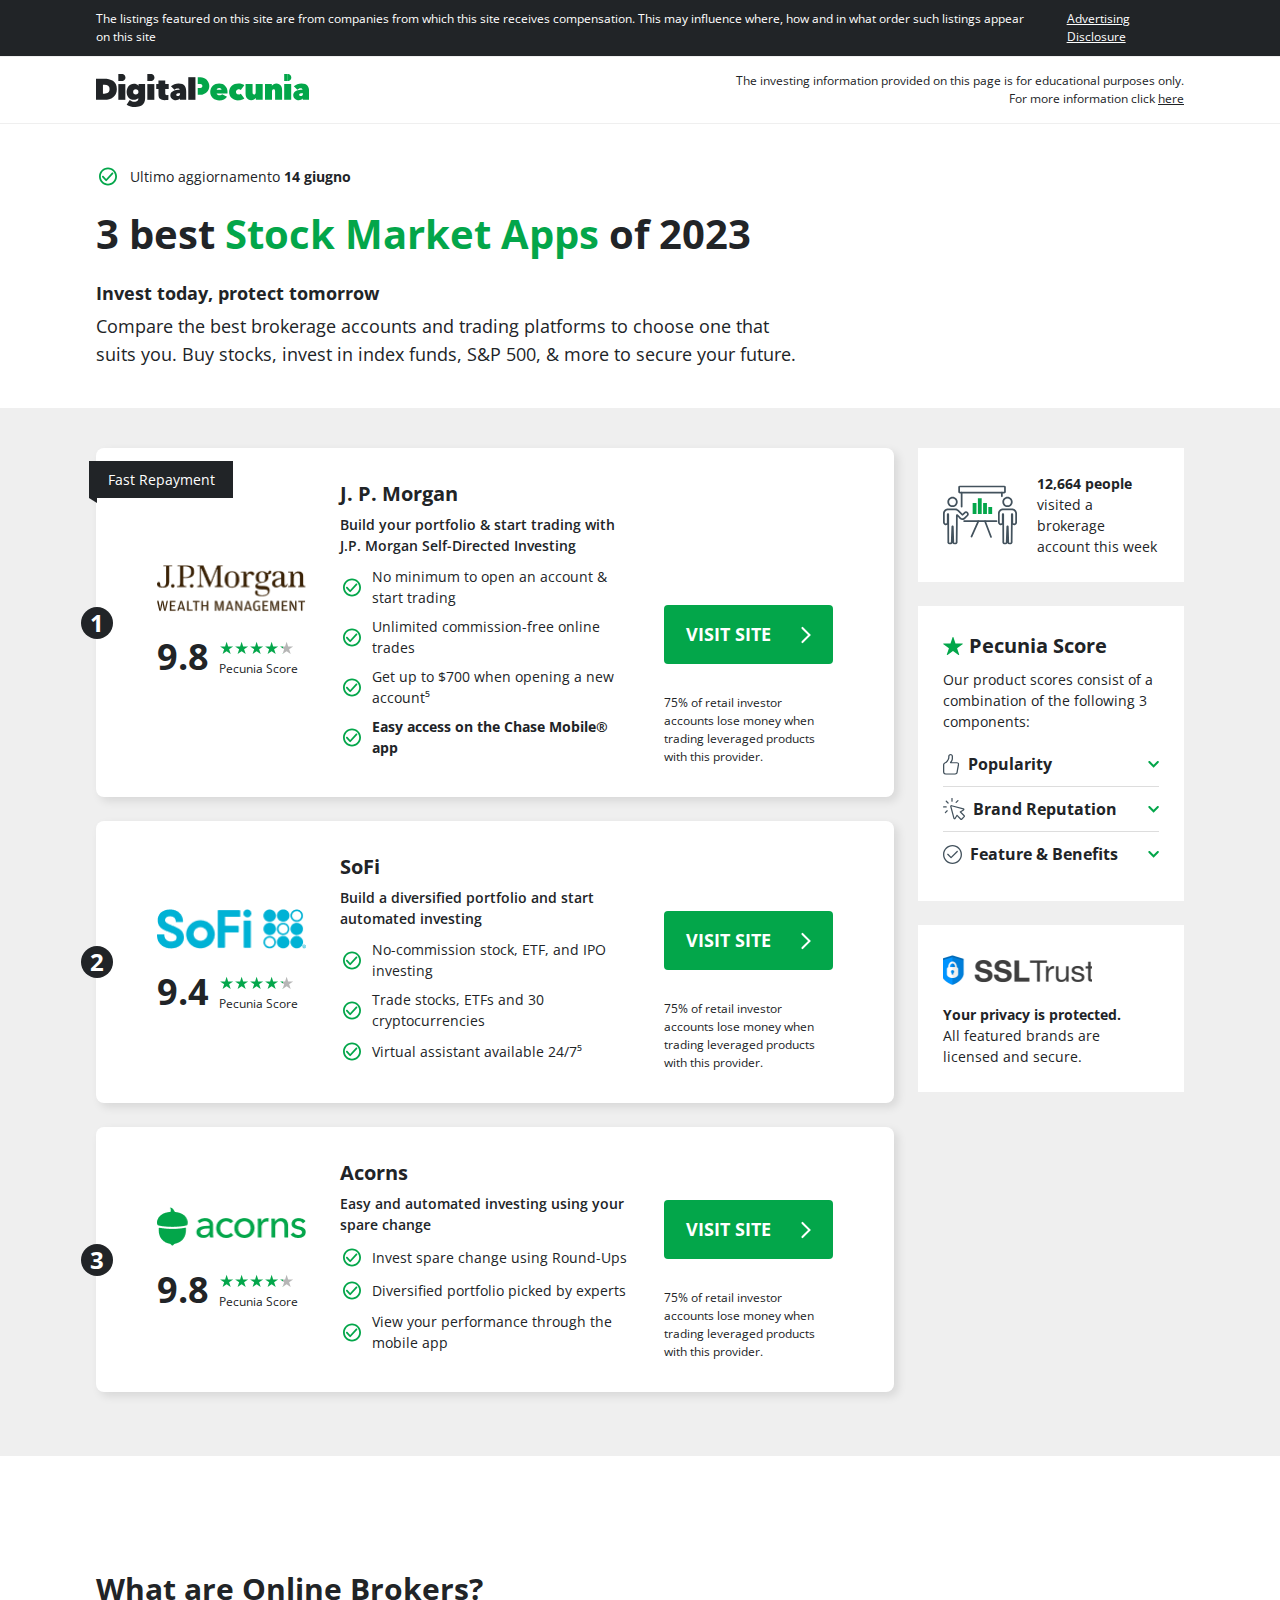
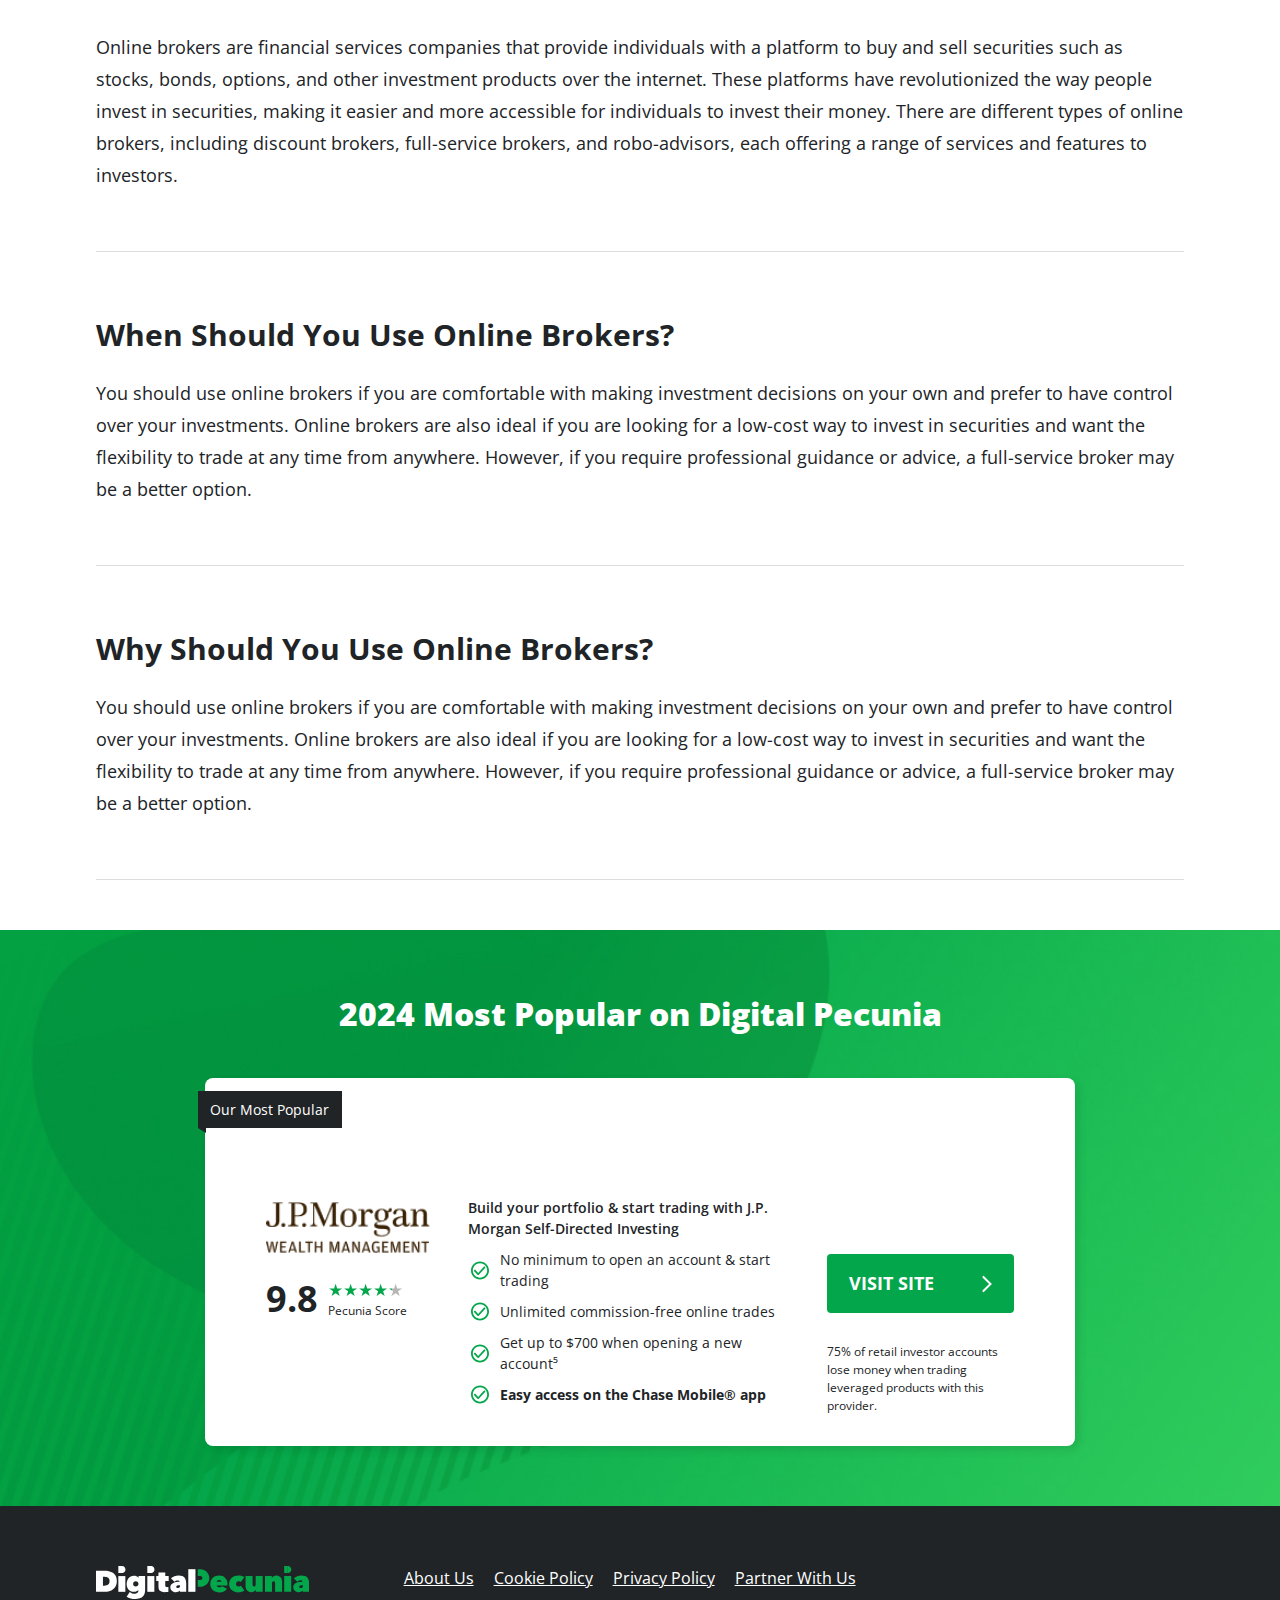
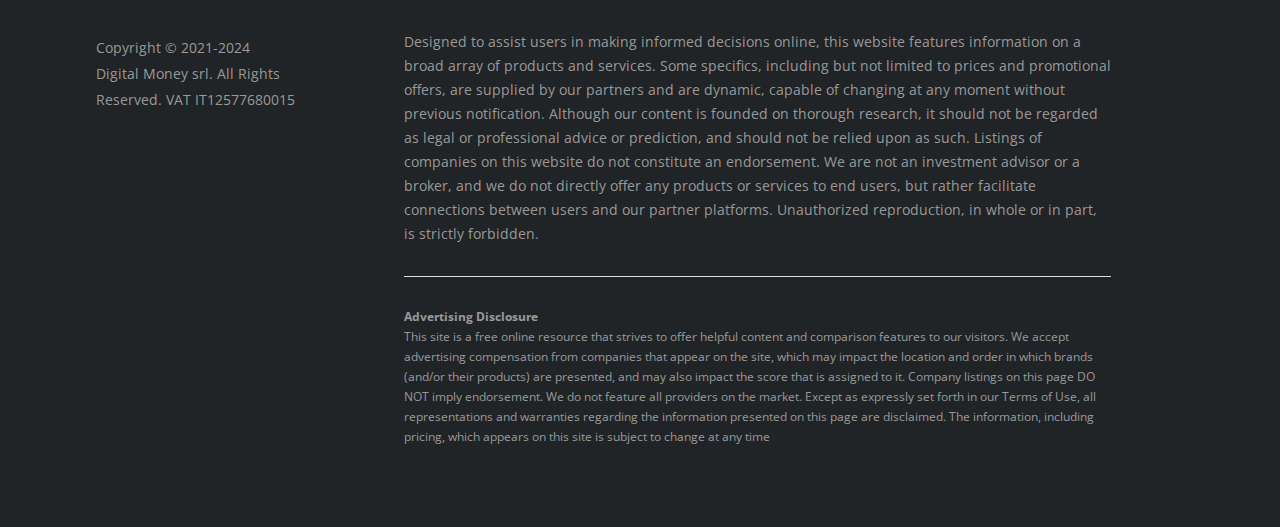
==== index.html @ 5f35dfa1 "init commit" ====
<!DOCTYPE html>
<html lang="en">
<head>
    <meta charset="UTF-8">
    <meta name="viewport" content="width=device-width, initial-scale=1.0">
    <title>DigitalPecunia</title>
    <link rel="preconnect" href="https://fonts.googleapis.com">
<link rel="preconnect" href="https://fonts.gstatic.com" crossorigin>
<link href="https://fonts.googleapis.com/css2?family=Open+Sans:ital,wght@0,300..800;1,300..800&display=swap" rel="stylesheet">
    <link rel="stylesheet" href="./src/css/reset.css">
    <link rel="stylesheet" href="./src/css/style.css">

</head>
<body>
    <header>
        <div class="top__bar">
                <div class="container">
                <p>The listings featured on this site are from companies from which this site receives compensation. This may influence where, how and in what order such listings appear on this site </p>
                <p>Advertising Disclosure</p>
            </div>
        </div>
        <!-- TradingView Widget BEGIN -->
<div class="tradingview-widget-container">
  <div class="tradingview-widget-container__widget"></div>
    <script type="text/javascript" src="https://s3.tradingview.com/external-embedding/embed-widget-ticker-tape.js" async>
    {
    "symbols": [
        {
        "proName": "FOREXCOM:SPXUSD",
        "title": "S&P 500 Index"
        },
        {
        "proName": "FOREXCOM:NSXUSD",
        "title": "US 100 Cash CFD"
        },
        {
        "proName": "FX_IDC:EURUSD",
        "title": "EUR to USD"
        },
        {
        "proName": "BITSTAMP:BTCUSD",
        "title": "Bitcoin"
        },
        {
        "proName": "BITSTAMP:ETHUSD",
        "title": "Ethereum"
        }
    ],
    "showSymbolLogo": false,
    "isTransparent": false,
    "displayMode": "adaptive",
    "colorTheme": "light",
    "locale": "en",
    }
    </script>
</div>
<!-- TradingView Widget END -->
        <div class="logo__bar">
            <div class="container">
                <img src="./src/img/dp-logo-black.svg" alt="Digital Pecunia">
                <button class="collapsible">
                    <svg class="collapsible" width="8" height="5" viewBox="0 0 8 5" fill="none" xmlns="http://www.w3.org/2000/svg">
                        <path d="M1 1L3.82843 3.82843L6.65685 1" stroke="#212427" stroke-width="1.6" stroke-linecap="round"/>
                    </svg>
                </button>

                <div class="logo__bar--text">
                    <p>The investing information provided on this page is for educational purposes only.</p>
                    <p>For more information click <a href="#">here</a></p>
                </div>
            </div>
        </div>
    </header>
    <main>
        <section>
            <div class="container">
                <div class="page__title">
                    <div class="post__date">
                        <img src="./src/img/check.svg" alt="check">
                        <p>Ultimo aggiornamento <span>14 giugno</span></p>
                    </div>
                    <h1 class="post-title">3 best <span>Stock Market Apps</span> of 2023</h1>
                    <div class="post__subtext">
                        <p>Invest today, protect tomorrow</p>
                        <p>Compare the best brokerage accounts and trading platforms to choose one that suits you. Buy stocks, invest in index funds, S&P 500, & more to secure your future.</p>
                    </div>
                </div>
            </div>
        </section>
        <section class="cards__section">
            <div class="container">
                <div class="flex-wrapper">
                    <div class="cards__block">
                        <div class="card__each">
                            <div class="card__ribbon" data-label="Fast Repayment"></div>
                            <span class="card__order">1</span>
                            <div class="card__logo">
                                <img src="./src/img/jp-morgan.png" alt="jp-morgan">
                                <div class="card__rating">
                                    <p>9.8</p>
                                    <div class="rating__block">
                                        <div class="Stars" style="--rating: 4.3;"></div>
                                        <p>Pecunia Score</p>
                                        <div class="rating__hoverbox">
                                            <div class="rating__details">
                                                <div class="rating__icon">
                                                    <img src="./src/img/thumbs-up.svg" alt="icon">
                                                    <p>9.8</p>
                                                </div>
                                                <div class="rating__text">
                                                    <p>Popularity</p>
                                                    <p>Based on visits in the past 7 days</p>
                                                    <div class="rating__bar">
                                                        <span></span>
                                                    </div>
                                                </div>
                                            </div>
                                            <div class="rating__details">
                                                <div class="rating__icon">
                                                    <img src="./src/img/click.svg" alt="icon">
                                                    <p>9.8</p>
                                                </div>
                                                <div class="rating__text">
                                                    <p>Brand Reputation</p>
                                                    <p>Based on web trends</p>
                                                    <div class="rating__bar">
                                                        <span></span>
                                                    </div>
                                                </div>
                                            </div>
                                            <div class="rating__details">
                                                <div class="rating__icon">
                                                    <img src="./src/img/check.svg" alt="icon">
                                                    <p>9.9</p>
                                                </div>
                                                <div class="rating__text">
                                                    <p>Feature & Benefits</p>
                                                    <p>Based on our <a href="">editorial reviews</a></p>
                                                    <div class="rating__bar">
                                                        <span></span>
                                                    </div>
                                                </div>
                                            </div>
                                        </div>
                                    </div>
                                </div>
                            </div>
                            <div class="card__deatils">
                                <h3>J. P. Morgan</h3>
                                <p>Build your portfolio & start trading with J.P. Morgan Self-Directed Investing</p>
                                <ul>
                                    <li>
                                        <img src="./src/img/check.svg" alt="check">
                                        <span>No minimum to open an account & start trading</span>
                                    </li>
                                    <li>
                                        <img src="./src/img/check.svg" alt="check">
                                        <span>Unlimited commission-free online trades</span>
                                    </li>
                                    <li>
                                        <img src="./src/img/check.svg" alt="check">
                                        <span>Get up to $700 when opening a new account⁵</span>
                                    </li>
                                    <li>
                                        <img src="./src/img/check.svg" alt="check">
                                        <span><b>Easy access on the Chase Mobile® app</b></span>
                                    </li>
                                </ul>
                            </div>
                            <div class="card__cta">
                                <a href="#">Visit site
                                    <svg width="10" height="18" viewBox="0 0 10 18" fill="none" xmlns="http://www.w3.org/2000/svg">
                                    <path d="M1.42898 16.0711L8.50005 9L1.42898 1.92893" stroke="white" stroke-width="2" stroke-linecap="round"/>
                                    </svg>
                                </a>
                                <p>75% of retail investor accounts lose money when trading leveraged products with this provider.</p>
                            </div>
                        </div>
                        <div class="card__each">
                            <span class="card__order">2</span>
                            <div class="card__logo">
                                <img src="./src/img/sofi.png" alt="sofi">
                                <div class="card__rating">
                                    <p>9.4</p>
                                    <div class="rating__block">
                                        <div class="Stars" style="--rating: 4.3;"></div>
                                        <p>Pecunia Score</p>
                                        <div class="rating__hoverbox">
                                            <div class="rating__details">
                                                <div class="rating__icon">
                                                    <img src="./src/img/thumbs-up.svg" alt="icon">
                                                    <p>9.8</p>
                                                </div>
                                                <div class="rating__text">
                                                    <p>Popularity</p>
                                                    <p>Based on visits in the past 7 days</p>
                                                    <div class="rating__bar">
                                                        <span></span>
                                                    </div>
                                                </div>
                                            </div>
                                            <div class="rating__details">
                                                <div class="rating__icon">
                                                    <img src="./src/img/click.svg" alt="icon">
                                                    <p>9.8</p>
                                                </div>
                                                <div class="rating__text">
                                                    <p>Brand Reputation</p>
                                                    <p>Based on web trends</p>
                                                    <div class="rating__bar">
                                                        <span></span>
                                                    </div>
                                                </div>
                                            </div>
                                            <div class="rating__details">
                                                <div class="rating__icon">
                                                    <img src="./src/img/check.svg" alt="icon">
                                                    <p>9.9</p>
                                                </div>
                                                <div class="rating__text">
                                                    <p>Feature & Benefits</p>
                                                    <p>Based on our <a href="">editorial reviews</a></p>
                                                    <div class="rating__bar">
                                                        <span></span>
                                                    </div>
                                                </div>
                                            </div>
                                        </div>
                                    </div>
                                </div>
                            </div>
                            <div class="card__deatils">
                                <h3>SoFi</h3>
                                <p>Build a diversified portfolio and start automated investing</p>
                                <ul>
                                    <li>
                                        <img src="./src/img/check.svg" alt="check">
                                        <span>No-commission stock, ETF, and IPO investing</span>
                                    </li>
                                    <li>
                                        <img src="./src/img/check.svg" alt="check">
                                        <span>Trade stocks, ETFs and 30 cryptocurrencies</span>
                                    </li>
                                    <li>
                                        <img src="./src/img/check.svg" alt="check">
                                        <span>Virtual assistant available 24/7⁵</span>
                                    </li>
                                </ul>
                            </div>
                            <div class="card__cta">
                                <a href="#">Visit site
                                    <svg width="10" height="18" viewBox="0 0 10 18" fill="none" xmlns="http://www.w3.org/2000/svg">
                                    <path d="M1.42898 16.0711L8.50005 9L1.42898 1.92893" stroke="white" stroke-width="2" stroke-linecap="round"/>
                                    </svg>
                                </a>
                                <p>75% of retail investor accounts lose money when trading leveraged products with this provider.</p>
                            </div>
                        </div>
                        <div class="card__each">
                            <span class="card__order">3</span>
                            <div class="card__logo">
                                <img src="./src/img/acorns.png" alt="acorns">
                                <div class="card__rating">
                                    <p>9.8</p>
                                    <div class="rating__block">
                                        <div class="Stars" style="--rating: 4.3;"></div>
                                        <p>Pecunia Score</p>
                                        <div class="rating__hoverbox">
                                            <div class="rating__details">
                                                <div class="rating__icon">
                                                    <img src="./src/img/thumbs-up.svg" alt="icon">
                                                    <p>9.8</p>
                                                </div>
                                                <div class="rating__text">
                                                    <p>Popularity</p>
                                                    <p>Based on visits in the past 7 days</p>
                                                    <div class="rating__bar">
                                                        <span></span>
                                                    </div>
                                                </div>
                                            </div>
                                            <div class="rating__details">
                                                <div class="rating__icon">
                                                    <img src="./src/img/click.svg" alt="icon">
                                                    <p>9.8</p>
                                                </div>
                                                <div class="rating__text">
                                                    <p>Brand Reputation</p>
                                                    <p>Based on web trends</p>
                                                    <div class="rating__bar">
                                                        <span></span>
                                                    </div>
                                                </div>
                                            </div>
                                            <div class="rating__details">
                                                <div class="rating__icon">
                                                    <img src="./src/img/check.svg" alt="icon">
                                                    <p>9.9</p>
                                                </div>
                                                <div class="rating__text">
                                                    <p>Feature & Benefits</p>
                                                    <p>Based on our <a href="">editorial reviews</a></p>
                                                    <div class="rating__bar">
                                                        <span></span>
                                                    </div>
                                                </div>
                                            </div>
                                        </div>
                                    </div>
                                </div>
                            </div>
                            <div class="card__deatils">
                                <h3>Acorns</h3>
                                <p>Easy and automated investing using your spare change</p>
                                <ul>
                                    <li>
                                        <img src="./src/img/check.svg" alt="check">
                                        <span>Invest spare change using Round-Ups</span>
                                    </li>
                                    <li>
                                        <img src="./src/img/check.svg" alt="check">
                                        <span>Diversified portfolio picked by experts</span>
                                    </li>
                                    <li>
                                        <img src="./src/img/check.svg" alt="check">
                                        <span>View your performance through the mobile app</span>
                                    </li>
                                </ul>
                            </div>
                            <div class="card__cta">
                                <a href="#">Visit site
                                    <svg width="10" height="18" viewBox="0 0 10 18" fill="none" xmlns="http://www.w3.org/2000/svg">
                                    <path d="M1.42898 16.0711L8.50005 9L1.42898 1.92893" stroke="white" stroke-width="2" stroke-linecap="round"/>
                                    </svg>
                                </a>
                                <p>75% of retail investor accounts lose money when trading leveraged products with this provider.</p>
                            </div>
                        </div>
                    </div>
                    <div class="sidebar">
                        <div class="visitor__board">
                            <img src="./src/img/chart-board.svg" alt="visit">
                            <div>
                                <p><span>12,664 people</span> visited a brokerage account this week</p>
                            </div>
                        </div>
                        <div class="pecunia__score">
                            <div class="title">
                                <img src="./src/img/star.svg" alt="star">
                                <p>Pecunia Score</p>
                            </div>
                            <p>Our product scores consist of a combination of the following 3 components:</p>
                            <div class="score__breakdown">
                                <div class="breakdown__header collapsible">
                                    <div class="score__name">
                                        <img src="./src/img/thumb-outline.svg" alt="icon">
                                        <span>Popularity</span>
                                    </div>
                                    <button><img src="./src/img/down-arrow.svg" alt="arrow"></button>
                                </div>
                                <div class="breakdown__body">
                                    <p>Lorem ipsum dolor sit amet, consectetur adipisicing elit. Ad ratione iste rem doloribus maxime molestias facilis ullam nihil quia cumque.</p>
                                </div>
                            </div>
                            <div class="score__breakdown">
                                <div class="breakdown__header collapsible">
                                    <div class="score__name">
                                        <img src="./src/img/click-outline.svg" alt="icon">
                                        <span>Brand Reputation</span>
                                    </div>
                                    <button><img src="./src/img/down-arrow.svg" alt="arrow"></button>
                                </div>
                                <div class="breakdown__body">
                                    <p>Lorem ipsum dolor sit amet, consectetur adipisicing elit. Ad ratione iste rem doloribus maxime molestias facilis ullam nihil quia cumque.</p>
                                </div>
                            </div>
                            <div class="score__breakdown">
                                <div class="breakdown__header collapsible">
                                    <div class="score__name">
                                        <img src="./src/img/check-outline.svg" alt="icon">
                                        <span>Feature & Benefits</span>
                                    </div>
                                    <button><img src="./src/img/down-arrow.svg" alt="arrow"></button>
                                </div>
                                <div class="breakdown__body">
                                    <p>Lorem ipsum dolor sit amet, consectetur adipisicing elit. Ad ratione iste rem doloribus maxime molestias facilis ullam nihil quia cumque.</p>
                                </div>
                            </div>
                        </div>
                        <div class="ssl__trust">
                            <img src="./src/img/ssl-trust.svg" alt="visit">
                            <div>
                                <p><span>Your privacy is protected.</span> All featured brands are licensed and secure.</p>
                            </div>
                        </div>
                    </div>
                </div>
            </div>
        </section>
        <section class="faq__section">
            <div class="container">
                <div class="faq__each">
                    <h3>What are Online Brokers?</h3>
                    <p>Online brokers are financial services companies that provide individuals with a platform to buy and sell securities such as stocks, bonds, options, and other investment products over the internet. These platforms have revolutionized the way people invest in securities, making it easier and more accessible for individuals to invest their money. There are different types of online brokers, including discount brokers, full-service brokers, and robo-advisors, each offering a range of services and features to investors.</p>
                </div>
                <div class="faq__each">
                    <h3>When Should You Use Online Brokers?</h3>
                    <p>You should use online brokers if you are comfortable with making investment decisions on your own and prefer to have control over your investments. Online brokers are also ideal if you are looking for a low-cost way to invest in securities and want the flexibility to trade at any time from anywhere. However, if you require professional guidance or advice, a full-service broker may be a better option.</p>
                </div>
                <div class="faq__each">
                    <h3>Why Should You Use Online Brokers?</h3>
                    <p>You should use online brokers if you are comfortable with making investment decisions on your own and prefer to have control over your investments. Online brokers are also ideal if you are looking for a low-cost way to invest in securities and want the flexibility to trade at any time from anywhere. However, if you require professional guidance or advice, a full-service broker may be a better option.</p>
                </div>
            </div>
        </section>
        <section class="popular__section">
            <div class="container">
                <h3>2024 Most Popular on Digital Pecunia</h3>
                <div class="card__each">
                            <div class="card__ribbon" data-label="Our Most Popular"></div>
                            <div class="card__logo">
                                <img src="./src/img/jp-morgan.png" alt="jp-morgan">
                                <div class="card__rating">
                                    <p>9.8</p>
                                    <div class="rating__block">
                                        <div class="Stars" style="--rating: 4.3;"></div>
                                        <p>Pecunia Score</p>
                                    </div>
                                </div>
                            </div>
                            <div class="card__deatils">
                                <h3>J. P. Morgan</h3>
                                <p>Build your portfolio &amp; start trading with J.P. Morgan Self-Directed Investing</p>
                                <ul>
                                    <li>
                                        <img src="./src/img/check.svg" alt="check">
                                        <span>No minimum to open an account &amp; start trading</span>
                                    </li>
                                    <li>
                                        <img src="./src/img/check.svg" alt="check">
                                        <span>Unlimited commission-free online trades</span>
                                    </li>
                                    <li>
                                        <img src="./src/img/check.svg" alt="check">
                                        <span>Get up to $700 when opening a new account⁵</span>
                                    </li>
                                    <li>
                                        <img src="./src/img/check.svg" alt="check">
                                        <span><b>Easy access on the Chase Mobile® app</b></span>
                                    </li>
                                </ul>
                            </div>
                            <div class="card__cta">
                                <a href="#">Visit site
                                    <svg width="10" height="18" viewBox="0 0 10 18" fill="none" xmlns="http://www.w3.org/2000/svg">
                                    <path d="M1.42898 16.0711L8.50005 9L1.42898 1.92893" stroke="white" stroke-width="2" stroke-linecap="round"></path>
                                    </svg>
                                </a>
                                <p>75% of retail investor accounts lose money when trading leveraged products with this provider.</p>
                            </div>
                        </div>
            </div>
        </section>
    </main>
    <footer>
        <div class="container">
            <div class="footer__flex">
                <div class="logo__copyright">
                    <img src="./src/img/dp-logo.svg" alt="Digital Pecunia">
                    <p>Copyright © 2021-2024 <br> Digital Money srl. All Rights Reserved. VAT IT12577680015</p>
                </div>
                <div class="footer__texts">
                    <div class="footer__menu">
                        <ul>
                            <li><a href="#">About Us</a></li>
                            <li><a href="#">Cookie Policy</a></li>
                            <li><a href="#">Privacy Policy</a></li>
                            <li><a href="#">Partner With Us</a></li>
                        </ul>
                    </div>
                    <p class="footer__terms">Designed to assist users in making informed decisions online, this website features information on a broad array of products and services. Some specifics, including but not limited to prices and promotional offers, are supplied by our partners and are dynamic, capable of changing at any moment without previous notification. Although our content is founded on thorough research, it should not be regarded as legal or professional advice or prediction, and should not be relied upon as such. Listings of companies on this website do not constitute an endorsement. We are not an investment advisor or a broker, and we do not directly offer any products or services to end users, but rather facilitate connections between users and our partner platforms. Unauthorized reproduction, in whole or in part, is strictly forbidden.</p>
                    <p class="footer__disclosure"><span>Advertising Disclosure</span>
This site is a free online resource that strives to offer helpful content and comparison features to our visitors. We accept advertising compensation from companies that appear on the site, which may impact the location and order in which brands (and/or their products) are presented, and may also impact the score that is assigned to it. Company listings on this page DO NOT imply endorsement. We do not feature all providers on the market.
Except as expressly set forth in our Terms of Use, all representations and warranties regarding the information presented on this page are disclaimed.
The information, including pricing, which appears on this site is subject to change at any time</p>
                </div>
                <p class="copyright__bottom">Copyright © 2021-2024 <br> Digital Money srl. All Rights Reserved.<br> VAT IT12577680015</p>
            </div>
        </div>
    </footer>
    <script src="./src/js/main.js"></script>
</body>
</html>
---- src/css/style.css ----
@charset "UTF-8";
:root {
  --black: #212427;
  --green: #03a64a;
  --ash: #999999;
  --silver: #efefef;
  --star-size: 17px;
  --star-color: #b6b6b6;
  --star-background: #03a64a;
}

.Stars {
  --percent: calc(var(--rating) / 5 * 100%);
  display: inline-block;
  font-size: var(--star-size);
  font-family: Times;
  line-height: 1;
}
.Stars::before {
  content: "★★★★★";
  letter-spacing: 0px;
  background: linear-gradient(
    90deg,
    var(--star-background) var(--percent),
    var(--star-color) var(--percent)
  );
  background-clip: text;
  -webkit-background-clip: text;
  -webkit-text-fill-color: transparent;
}
body {
  font-family: "Open Sans", sans-serif;
  color: var(--black);
}
.container {
  margin-left: auto;
  margin-right: auto;
  width: calc(100% - 15%);
  max-width: 1440px;
  margin-left: auto;
  margin-right: auto;
}

@media (min-width: 1440px) {
  .container {
    padding-left: 0;
    padding-right: 0;
  }
}

.top__bar {
  color: white;
  background-color: var(--black);
  padding: 10px 0px;
  font-size: 12px;
}
.top__bar .container {
  display: flex;
  align-items: center;
  justify-content: space-between;
  gap: 40px;
}
.top__bar p:last-of-type{
    text-decoration: underline;
}
.logo__bar {
  color: var(--black);
  padding: 15px 0px;
  font-size: 12px;
  border-top: 1px solid #efefef;
  border-bottom: 1px solid #efefef;
}
.logo__bar .container {
  display: flex;
  align-items: center;
  justify-content: space-between;
}
.logo__bar button {
  display: none;
}
.logo__bar--text {
  text-align: right;
}
.logo__bar--text a {
  text-decoration: underline;
}
.page__title {
  padding: 40px 0px;
}
.post__date {
  display: flex;
  align-items: center;
  gap: 10px;
  margin-bottom: 15px;
}
.post__date p {
  font-size: 14px;
}
.post__date p span {
  font-weight: bold;
}
.post-title {
  font-size: 40px;
  font-weight: bold;
  margin-bottom: 15px;
}
.post-title span {
  color: var(--green);
}
.post__subtext {
  width: 65%;
}
.post__subtext p:first-of-type {
  font-weight: bold;
  margin-bottom: 5px;
}
.post__subtext p {
  font-size: 18px;
  line-height: 28px;
}
/* ====== Cards Section ======= */
.cards__section {
  background: #efefef;
  padding: 40px 0px 40px;
}
.flex-wrapper {
  display: flex;
  gap: 24px;
}
.cards__block {
  flex-basis: 75%;
}
.card__each {
  position: relative;
  display: flex;
  background: #fff;
  padding: 30px 60px;
  justify-content: space-between;
  gap: 5%;
  border: 1px solid transparent;
  border-radius: 8px;
  box-shadow: 4px 4px 10px rgba(0, 0, 0, 0.1);
  transition: all 300ms;
  margin-bottom: 24px;
}
.card__each:hover {
  border-color: var(--black);
}
.card__logo {
  flex-shrink: 0;
  flex-basis: 22%;
  display: flex;
  flex-direction: column;
  justify-content: center;
  gap: 20px;
}
.card__rating {
  display: flex;
  align-items: center;
  gap: 10px;
}
.card__rating > p {
  font-size: 36px;
  line-height: 46px;
  font-weight: bold;
}

.card__deatils h3 {
  font-size: 20px;
  font-weight: bold;
  margin-bottom: 5px;
}
.card__deatils p {
  font-weight: 600;
  font-size: 14px;
}
.card__deatils ul {
  margin-top: 10px;
}
.card__deatils ul li {
  display: flex;
  align-items: center;
  font-size: 14px;
  margin: 8px 0px;
  gap: 8px;
}
.rating__block {
  position: relative;
}
.rating__block p {
  font-size: 12px;
}
.rating__hoverbox {
  position: absolute;
  top: 100%;
  left: 0px;
  width: 300px;
  background-color: var(--black);
  padding: 22px 18px;
  display: none;
}
.rating__details {
  color: #fff;
  display: flex;
  align-items: center;
  gap: 12px;
}
.rating__icon p {
  font-weight: bold;
  margin-top: 5px;
  font-size: 14px;
}
.rating__text {
  width: 100%;
}
.rating__text p {
  font-size: 14px;
}
.rating__text p:first-of-type {
  font-weight: bold;
}
.rating__text p a {
  text-decoration: underline;
}
.rating__bar {
  height: 8px;
  background: #fff;
  border-radius: 10px;
  margin-top: 10px;
  overflow: hidden;
}
.rating__bar span {
  display: block;
  width: 90%;
  height: 100%;
  background-color: var(--green);
  border-radius: 10px;
}
.rating__details:nth-of-type(2) {
  margin: 20px 0px;
  padding: 20px 0px;
  border-bottom: 1px solid #efefef;
  border-top: 1px solid #efefef;
}
.card__rating:hover .rating__hoverbox {
  display: block;
}
.card__cta {
  flex-basis: 25%;
  flex-shrink: 0;
  display: flex;
  flex-direction: column;
  justify-content: end;
  gap: 30px;
}
.card__cta > a {
  display: flex;
  background: var(--green);
  color: #fff;
  align-items: center;
  font-size: 18px;
  font-weight: bold;
  text-transform: uppercase;
  padding: 16px 22px;
  justify-content: space-between;
  border-radius: 4px;
}
.card__cta > p {
  font-size: 12px;
  line-height: 18px;
}
.card__awardblock {
    display: flex;
    gap: 12px;
}
.card__ribbon {
  position: absolute;
  top: 12px;
  left: -8px;
}
.card__ribbon::before {
  top: 32px;
  left: 0;
  position: absolute;
  content: "";
  display: block;
  border-bottom: 5px solid var(--black);
  border-top: 5px solid var(--black);
  border-right: 8px solid var(--black);
  border-left-color: transparent;
  border-bottom-color: transparent;
}

.card__ribbon::after {
  font-size: 14px;
  position: absolute;
  content: attr(data-label);
  top: 0px;
  left: 0px;
  padding: 0.5rem;
  width: 9rem;
  background: var(--black);
  color: white;
  text-align: center;
}
.card__order {
  font-size: 16px;
  margin-top: -12px;
  left: -12px;
  width: 26px;
  height: 26px;
  border-radius: 50%;
}
.card__order {
  display: block;
  font-size: 24px;
  font-weight: bold;
  position: absolute;
  top: 50%;
  margin-top: -16px;
  left: -16px;
  width: 32px;
  height: 32px;
  display: flex;
  align-items: center;
  justify-content: center;
  background: var(--black);
  color: white;
  border-radius: 50%;
}
.card__each.carte-de .card__cta {
    gap: 25px;
}
.sidebar {
  flex-basis: 25%;
}
.visitor__board {
  display: flex;
  background: #fff;
  padding: 25px;
  gap: 20px;
}
.visitor__board p {
  font-size: 14px;
}
.visitor__board p span {
  display: block;
  font-weight: bold;
}
.pecunia__score {
  background: #fff;
  padding: 25px;
  gap: 20px;
  margin-top: 24px;
  margin-bottom: 24px;
}
.pecunia__score .title {
  display: flex;
  align-items: center;
  font-weight: bold;
  gap: 6px;
  font-size: 20px;
  margin-bottom: 8px;
}
.pecunia__score > p {
  font-size: 14px;
  margin-bottom: 10px;
}
.breakdown__header {
  display: flex;
  align-items: center;
  justify-content: space-between;
  cursor: pointer;
}
.score__name {
  display: flex;
  align-items: center;
  gap: 8px;
  font-weight: bold;
  padding: 10px 0px;
}
.score__breakdown {
  border-bottom: 1px solid #ddd;
}
.score__breakdown:last-of-type {
  border: none;
}
.breakdown__body {
  font-size: 14px;
  display: none;
  padding-bottom: 10px;
}
.ssl__trust {
  background: #fff;
  padding: 25px;
  gap: 20px;
}
.ssl__trust p {
  margin-top: 14px;
  font-size: 14px;
}
.ssl__trust p span {
  display: block;
  font-weight: bold;
}

/* ====== Faq Section ======= */
.faq__section {
  padding: 50px 0px;
}
.faq__each {
  padding: 60px 0px;
  border-bottom: 1px solid #ddd;
}
.faq__each h3 {
  font-size: 30px;
  font-weight: bold;
  margin-bottom: 20px;
}
.faq__each p {
  font-size: 18px;
  line-height: 32px;
}
/* ====== Popular Section ======= */
.popular__section {
  padding: 60px 0px;
  background: url(../img/best-overall-bg.jpg);
  background-size: cover;
  background-repeat: no-repeat;
}
.popular__section h3 {
  font-size: 32px;
  font-weight: 800;
  color: white;
  text-align: center;
  margin-bottom: 40px;
}
.popular__section .card__each {
  width: 80%;
  margin: 0 auto;
}
/* ====== Footer ======= */
footer {
  padding: 60px 0px 80px;
  background-color: var(--black);
  color: var(--ash);
}
.footer__flex {
  display: flex;
  gap: 90px;
}
.logo__copyright {
  flex-basis: 20%;
  flex-shrink: 0;
}
.logo__copyright p {
  margin-top: 36px;
  font-size: 14px;
  line-height: 26px;
}
.footer__texts {
  flex-basis: 65%;
}
.footer__menu ul {
  display: flex;
  gap: 20px;
  color: #fff;
  text-decoration: underline;
  text-decoration-thickness: 0.3px;
  margin-bottom: 40px;
}
.footer__terms {
  font-size: 14px;
  line-height: 24px;
  padding-bottom: 30px;
  border-bottom: 1px solid #ddd;
  margin-bottom: 30px;
}
.footer__disclosure {
  font-size: 12px;
  line-height: 20px;
}
.footer__disclosure span {
  display: block;
  font-weight: bold;
}
.copyright__bottom {
  display: none;
}
/* ---------------------- 
    Conti Corentti  
 ---------------------- */
.conti__correnti .post-title {
  margin-bottom: 0px;
}
section.product__type {
  background: #efefef;
  position: relative;
  margin-top: 36px;
  min-height: 36px;
}
.product__switch {
  display: flex;
  gap: 22px;
  position: absolute;
  top: -50px;
}
.switch__each {
  display: flex;
  align-items: center;
  gap: 10px;
  font-weight: bold;
  background: #fff;
  padding: 12px 15px;
  box-shadow: 4px 4px 10px rgba(0, 0, 0, 0.1);
  border-radius: 8px;
  border: 1px solid #000;
}
.longcard__wrapper {
  position: relative;
  background: #fff;
  padding: 30px 60px;
  border: 1px solid transparent;
  border-radius: 8px;
  box-shadow: 4px 4px 10px rgba(0, 0, 0, 0.1);
  transition: all 300ms;
  margin-bottom: 24px;
}
.longcard__wrapper:hover {
  border-color: var(--black);
}
.longcard__wrapper .card__each {
  display: flex;
  justify-content: space-between;
  gap: 5%;
  padding: 0px;
  background-color: transparent;
  box-shadow: none;
  border-radius: 0px;
  border: none;
  margin-bottom: 0px;
}
.longcard__wrapper .card__cta {
  justify-content: start;
}
.longcard__wrapper .card__order {
  top: 200px;
}
.long__ribbon {
  border: 1px solid #000;
  width: max-content;
  padding: 8px 20px;
  margin-left: auto;
  position: relative;
  background: #fff;
  right: -70px;
  margin-top: 30px;
}
.long__ribbon::after {
  top: 41px;
  right: 0;
  position: absolute;
  content: "";
  display: block;
  border-top: 6px solid var(--black);
  border-right: 5px solid var(--black);
  border-left: 3px solid var(--black);
  border-right-color: transparent;
  border-bottom-color: transparent;
}
.extend__btn {
    font-weight: bold;
    display: flex;
    align-items: center;
    width: max-content;
    margin: 25px auto;
    gap: 10px;
    text-transform: uppercase;
    color: var(--green);
}
.collapsible svg{
    transform: rotate(0deg);
    cursor: pointer;
}
.collapsible.active svg{
    transform: rotate(180deg);
}
.longcard__extend {
  border-top: 1px solid #dddddd;
  padding-top: 25px;
  display: none;
}
.longcard__extend ul,
.longcard__extend p {
  margin-bottom: 20px;
}
.longcard__extend a {
  color: var(--green);
  text-decoration: underline;
}
.cardcta__topblock p {
  font-weight: 600;
  font-size: 14px;
}
.cardcta__topblock p:nth-of-type(2){
    font-weight: 700;
    font-size: 20px;
    text-transform: uppercase;
    color: var(--green);
}
.cardcta__topblock p:nth-of-type(3){
    font-weight: 400;
    font-size: 12px;
}
.extend__btn.active + .longcard__extend{
    display: block;
}
.card__logo .cardcta__topblock{
     display: none;
}
/* ---------------------- 
    Conto deposito   
 ---------------------- */
.deposit__calculator {
    background: #efefef;
    margin-top: 70px;
    min-height: 70px;
}
.deposit__calculator .container {
  position: relative;
}
.calculator__flex {
    width: 100%;
    left: 0;
    display: flex;
    gap: 22px;
    position: absolute;
    top: -85px;
}
.calculator__option {
  font-weight: bold;
  background: #fff;
  padding: 12px 15px 30px;
  box-shadow: 4px 4px 10px rgba(0, 0, 0, 0.1);
  border-radius: 8px;
}
.calculator__option > p {
  margin-bottom: 25px;
}
.calculator__option:nth-of-type(1) {
  flex-basis: 30%;
}
.calculator__option:nth-of-type(2) {
  flex-basis: 20%;
}
.calculator__option:nth-of-type(3) {
  flex-basis: 50%;
}
.option__select select {
    font-weight: normal;
    padding: 15px 20px;
    width: 100%;
    border: 1px solid var(--green);
    border-radius: 8px;
}
.option__checkbox .option__each {
    display: flex;
    align-items: center;
    gap: 12px;
    font-weight: normal;
    margin-bottom: 15px;
}
.option__checkbox .option__each:last-of-type{
    margin-bottom: 0px;
}
.option__each label ,
.radio__each label {
    width: 24px;
    height: 24px;
    border: 1px solid var(--green);
    border-radius: 6px;
    cursor: pointer;
    display: flex;
    align-items: center;
    justify-content: center;
}
.option__each label input,
.radio__each label input{
    appearance: none;
}
.option__each label span ,
.radio__each label span {
    display: block;
    width: 15px;
    height: 15px;
    border-radius: 3px;
}
.option__each label input:checked + span,
.radio__each label input:checked + span{
    background: var(--green);
}
.radio__each label,
.radio__each label span{
    border-radius: 20px;
}
.option__radio {
    display: grid;
    grid-template-columns: repeat(6,1fr);
    gap: 15px;
}
.radio__each {
    display: flex;
    align-items: center;
    gap: 10px;
    font-weight: normal;
}
.calculator__expand,
.calculator__submit {
    display: none;
}
.calculator__expandable {
    display: flex;
    gap: 22px;
    width: 100%;
}
/* ============================== 
-------- Media Queris --------
 ============================== */
@media (max-width: 767px) {
  .container {
    width: calc(100% - 32px);
  }
  .post__date {
    justify-content: center;
  }
  .top__bar .container {
    justify-content: center;
  }
  .top__bar p:first-of-type {
    display: none;
  }
  .logo__bar .container {
    flex-wrap: wrap;
  }
  .logo__bar button {
    display: block;
  }
  .logo__bar--text {
    text-align: center;
    padding: 10px 0px;
    display: none;
  }
  .page__title {
    padding: 20px 0px;
  }
  .post-title {
    font-size: 30px;
    text-align: center;
  }
  .post__subtext {
    display: none;
  }
  .card__each {
    flex-direction: column;
    padding: 60px 20px 20px 40px;
  }
  .cards__block {
    flex-basis: 100%;
  }
  .card__logo {
    flex-direction: row;
    align-items: center;
    justify-content: space-between;
    margin-bottom: 12px;
  }
  .card__logo > img {
    width: 100px;
  }
  .card__rating > p {
    font-size: 24px;
    line-height: 32px;
    font-weight: bold;
  }
  .rating__hoverbox {
    left: auto;
    right: 0px;
  }
  .card__deatils h3,
  .card__deatils p {
    display: none;
  }
  .card__ribbon::after {
    font-size: 12px;
    padding: 0.4rem;
    width: 8rem;
  }
  .card__ribbon::before {
    top: 30px;
  }
  .card__deatils ul li {
    font-size: 12px;
    margin: 8px 0px;
    gap: 4px;
  }
  .card__cta > a {
    width: max-content;
    margin: 12px auto;
    gap: 10px;
}
  .card__order {
    font-size: 14px;
    margin-top: -14px;
    left: -14px;
    width: 28px;
    height: 28px;
  }
  .sidebar {
    display: none;
  }
  .faq__each {
    padding: 32px 0px;
    border-bottom: 1px solid #ddd;
  }
  .faq__each h3 {
    font-size: 24px;
    font-weight: bold;
    margin-bottom: 16px;
  }
  .faq__each p {
    font-size: 14px;
    line-height: 26px;
  }
  .popular__section {
    padding: 40px 0px;
  }
  .popular__section h3 {
    font-size: 26px;
    font-weight: 800;
    color: white;
    text-align: center;
    margin-bottom: 28px;
  }
  .popular__section .card__each {
    width: 100%;
  }
  .footer__flex {
    display: flex;
    gap: 20px;
    flex-direction: column;
  }
  .logo__copyright {
    display: flex;
    align-items: center;
    justify-content: center;
  }
  .logo__copyright p {
    display: none;
  }
  .footer__menu ul {
    margin-top: 20px;
    gap: 12px;
    margin-bottom: 40px;
    flex-wrap: wrap;
    justify-content: center;
    text-align: center;
  }
  .footer__menu ul li {
    flex-basis: 40%;
  }
  .footer__terms,
  .footer__disclosure {
    text-align: center;
  }
  .copyright__bottom {
    display: block;
    text-align: center;
    margin-top: 36px;
    font-size: 14px;
    line-height: 26px;
  }
  section.product__type {
    background: #efefef;
    position: relative;
    margin-top: 50px;
    min-height: 60px;
  }
  .product__switch {
    width: 90%;
    justify-content: center;
  }
  .switch__each {
    flex-direction: column;
    padding: 15px 10px;
    width: 120px;
    justify-content: space-between;
    border: 1px solid #000;
    font-size: 14px;
    text-align: center;
  }
  .longcard__wrapper {
    padding: 50px 20px 20px 20px;
  }
  
  .longcard__wrapper .card__each {
    padding-left: 15px;
  }
  .long__ribbon {
    border: 1px solid #000;
    width: 100%;
    word-wrap: break-word;
    padding: 5px 12px;
    margin-left: auto;
    position: relative;
    background: #fff;
    right: -28px;
    font-size: 12px;
    margin-top: 15px;
  }
  .long__ribbon::after {
    top: 100%;
    border-right: 3px solid transparent;
  }
  .freemium {
    display: none;
  }
  .longcard__extend {
    font-size: 12px;
  }
  .longcard__wrapper .card__deatils h3,
  .longcard__wrapper .card__deatils p {
    display: block;
  }
.deposit__calculator + .cards__section{
    padding-top: 0px;
}
.calculator__expandable {
    display: block;
}
.calculator__expand, .calculator__submit {
    display: block;
}
  .calculator__flex {
    flex-direction: column;
    gap: 0px;
    position: relative;
    top: -35px;
    background: #fff;
    box-shadow: 4px 4px 10px rgba(0, 0, 0, 0.1);
    border-radius: 8px;
    overflow: hidden;
    padding-left: 15px;
    padding-right: 15px;
    border: 1px solid var(--black);
}
.calculator__option{
    box-shadow: none;
    border-radius: 0px;
    padding-left: 0px;
    padding-right: 0px;
    padding-top: 24px;
    padding-bottom: 24px;
    border-top: 1px solid #DDDDDD;
}
.option__radio {
    grid-template-columns: repeat(2,1fr);
}
.calculator__expand button {
    display: flex;
    align-items: center;
    justify-content: space-between;
    width: 100%;
    padding: 16px 0px;
    font-weight: bold;
}
.calculator__expandable {
    display: none;
    padding-bottom: 25px;
}
.calculator__submit button {
    display: flex;
    background: var(--green);
    color: #fff;
    align-items: center;
    font-size: 18px;
    font-weight: bold;
    gap: 10px;
    text-transform: uppercase;
    padding: 16px 22px;
    justify-content: space-between;
    border-radius: 4px;
    width: 70%;
    margin: 12px auto;
}
.calculator__submit button svg {
    flex-shrink: 0;
}
.card__cta .cardcta__topblock{
     display: none;
}
.card__logo .cardcta__topblock{
     display: block;
}
.switch__each.carte-de {
    justify-content: start;
    font-size: 12px;
}
.card__each.carte-de .card__logo {
    align-items: center;
    justify-content: start;
}
.card__each.carte-de .card__rating {
    display: none;
}
.card__awardblock{
    display: none;
}
}
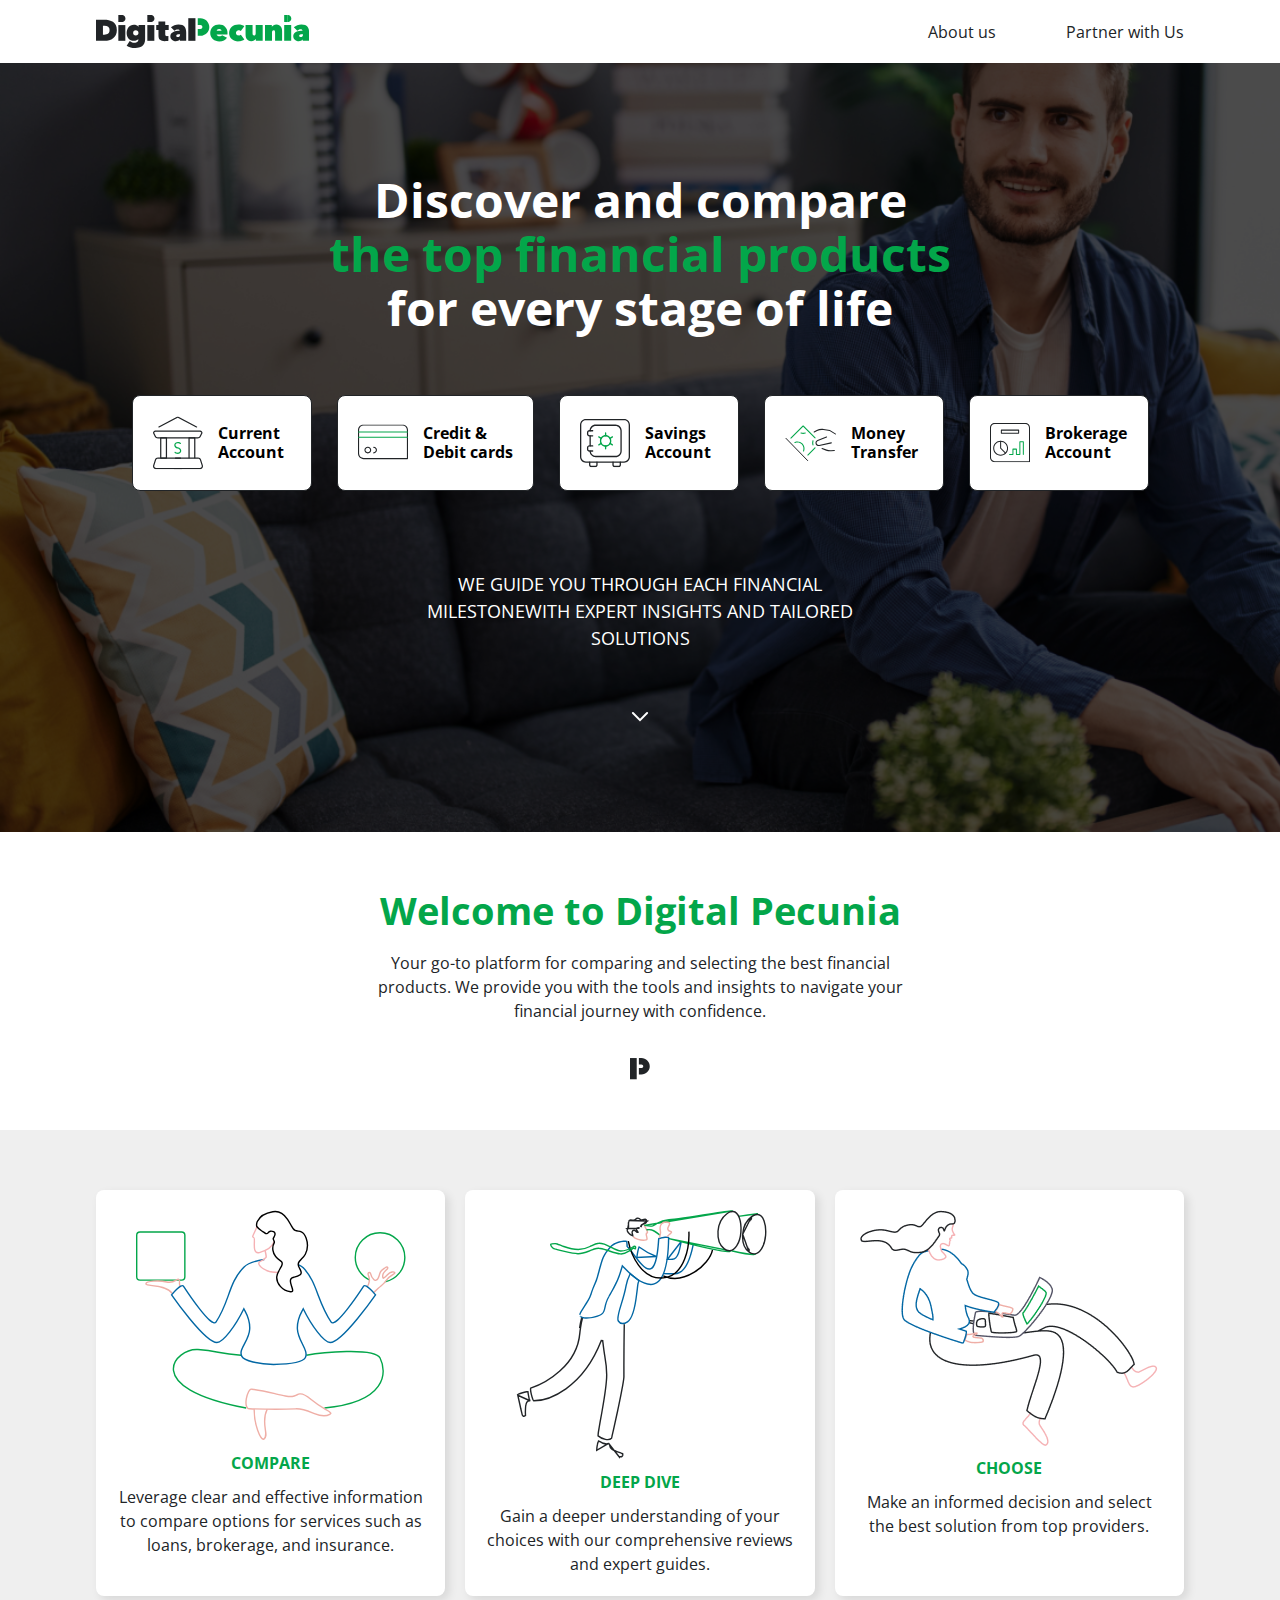
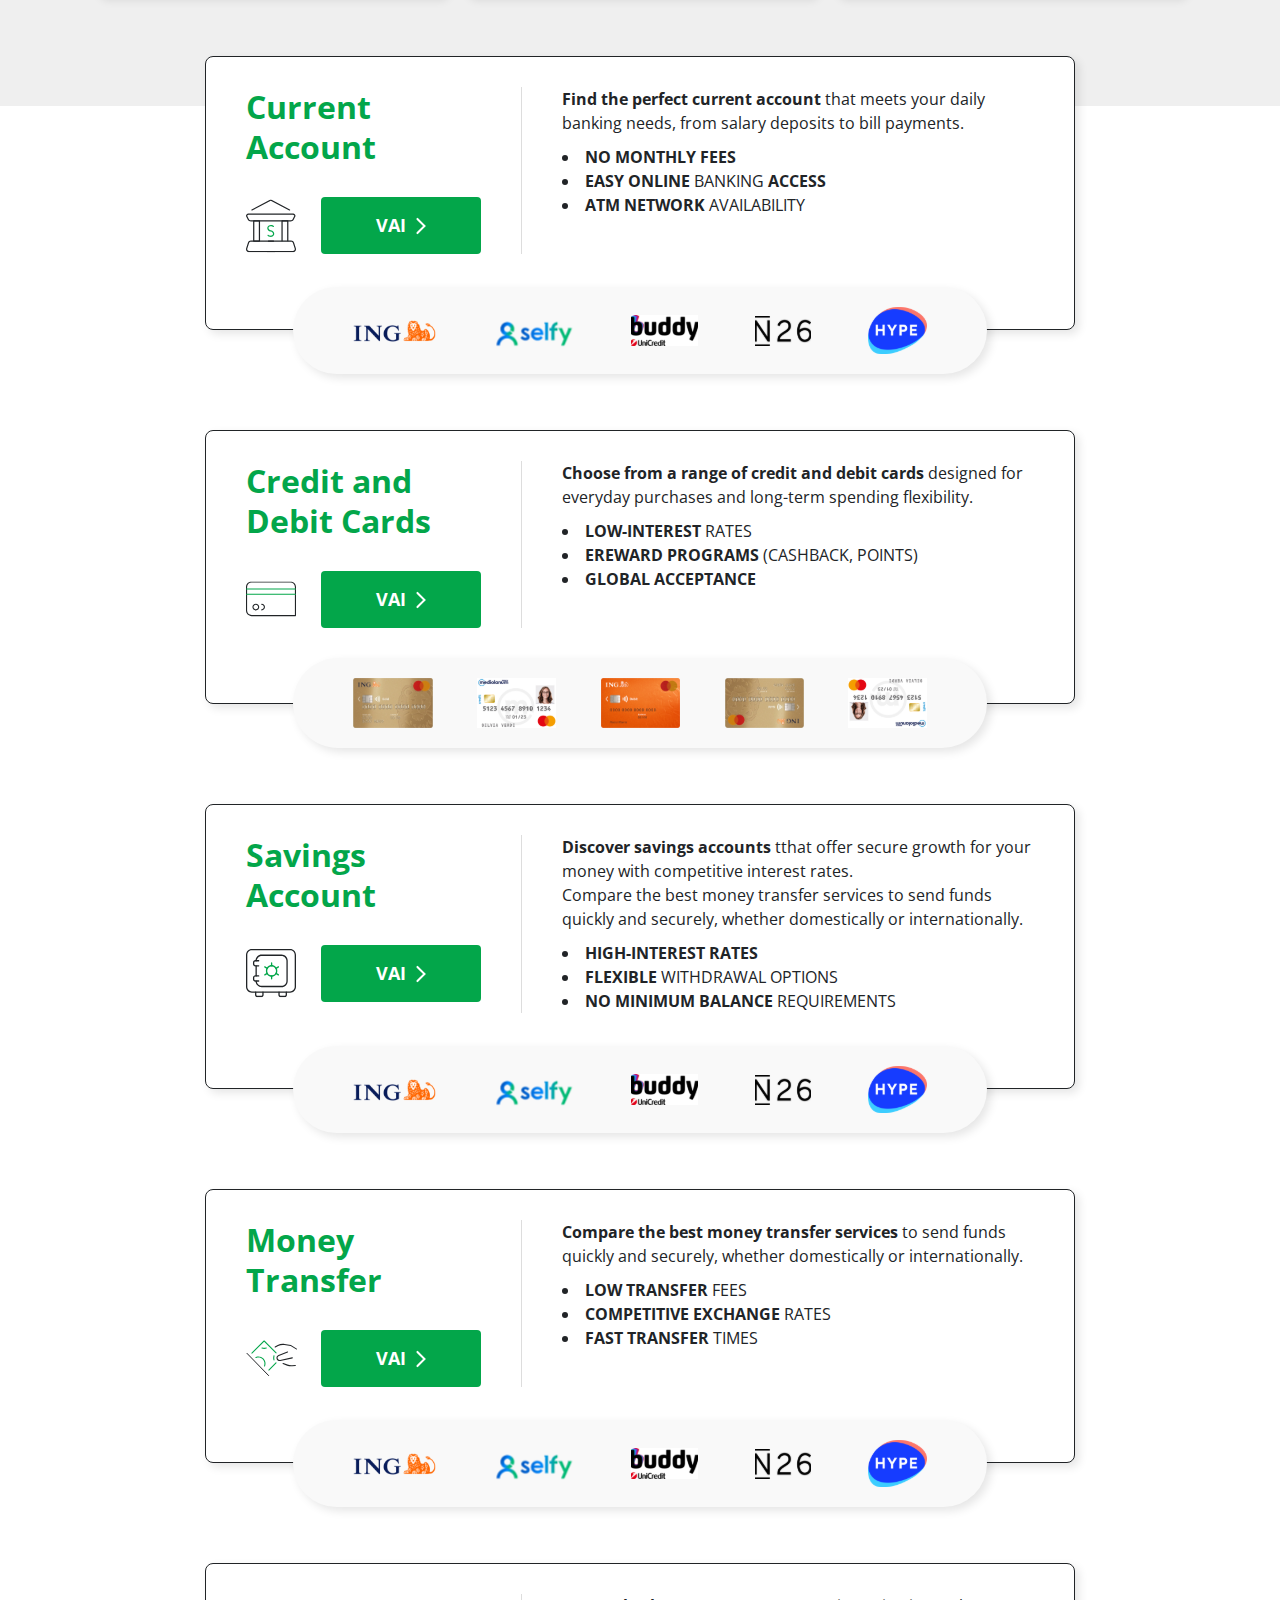
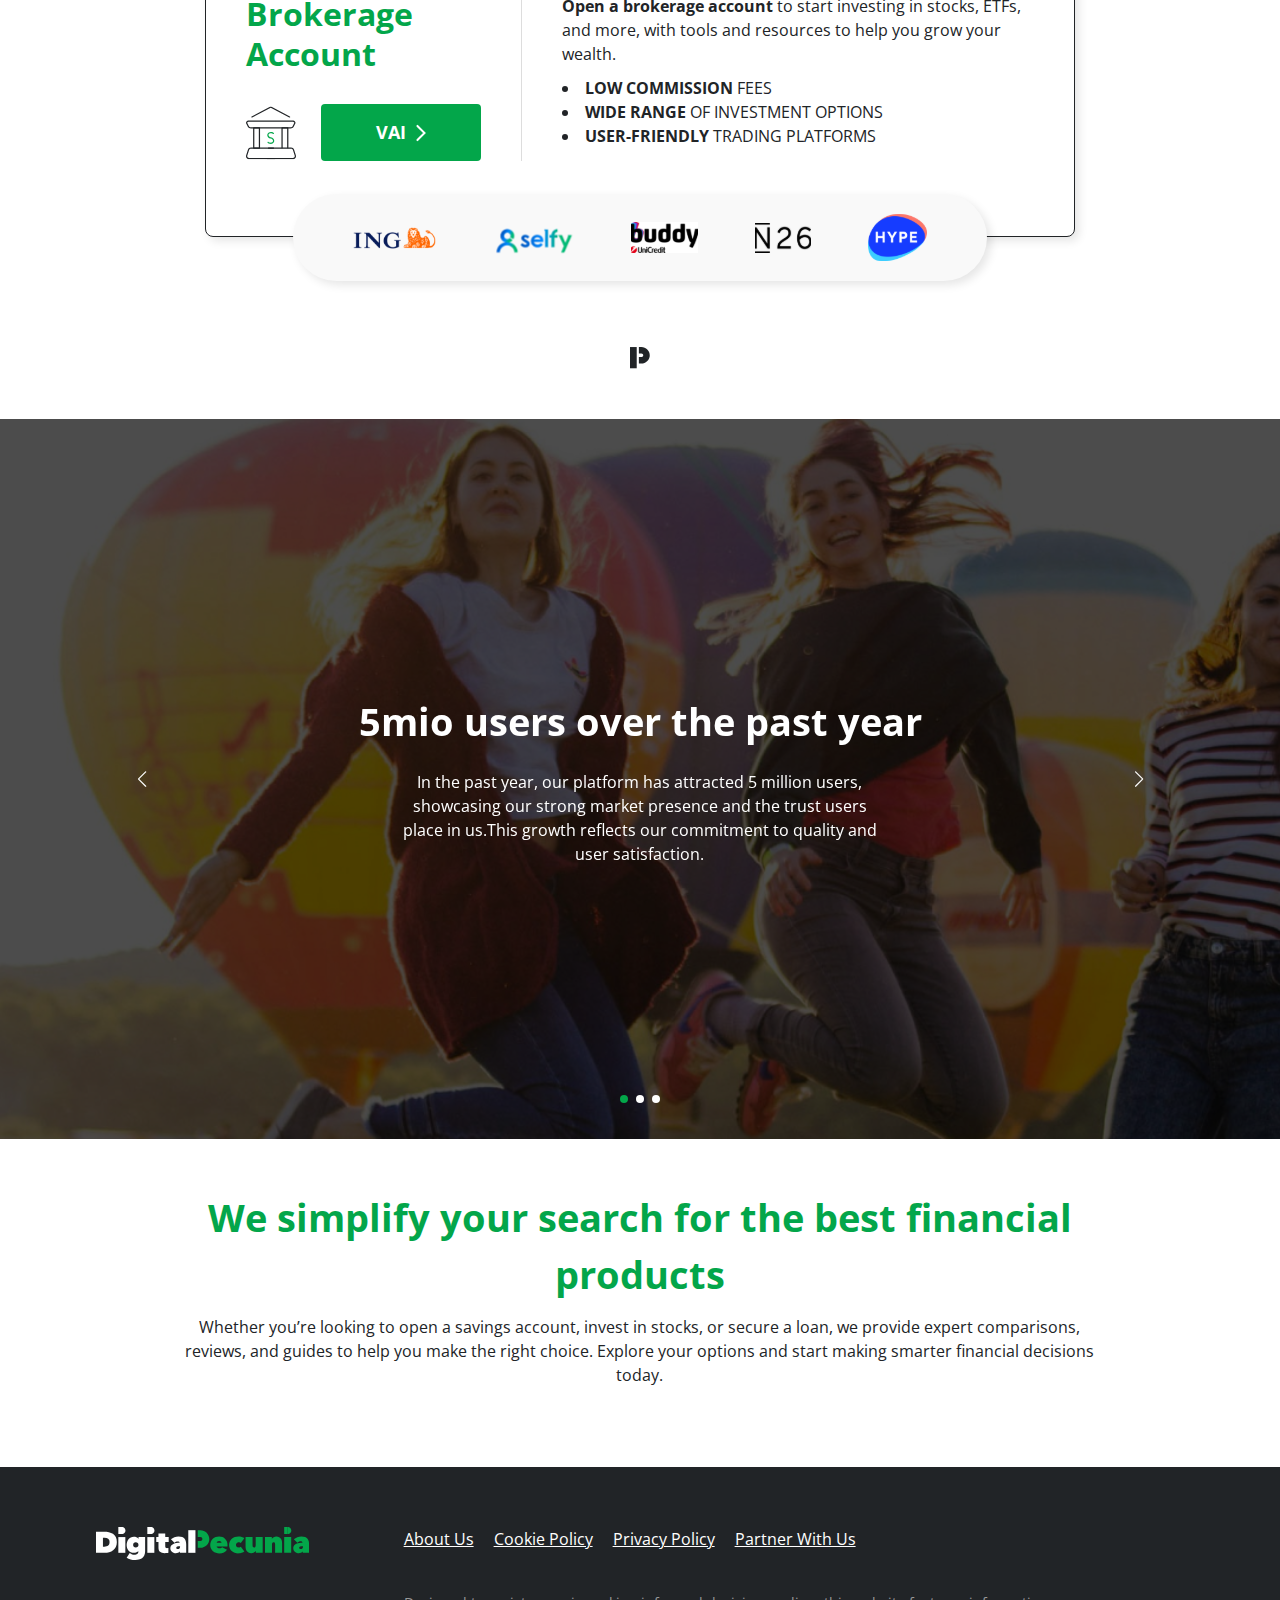
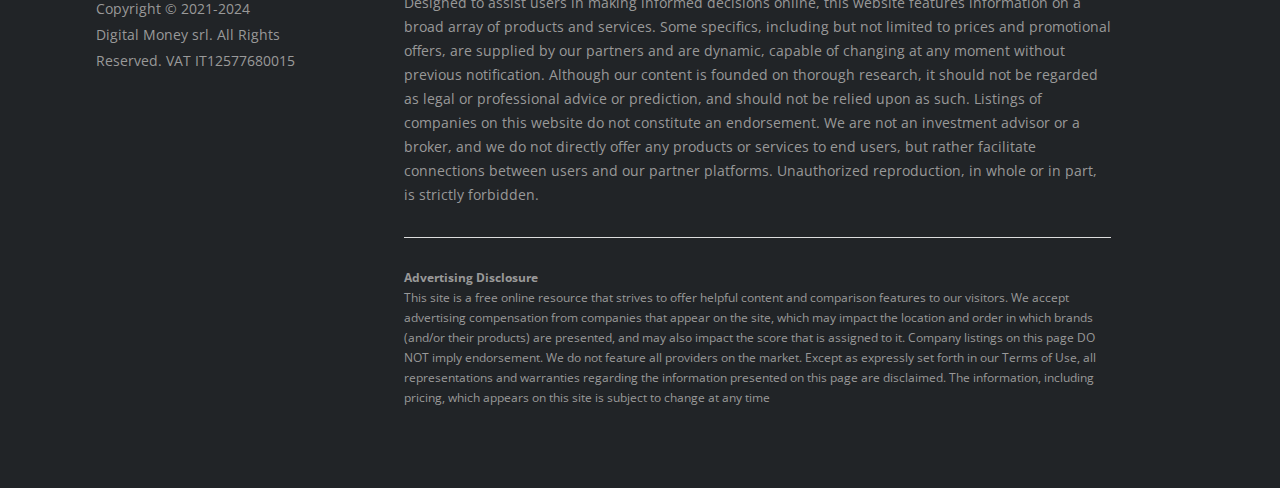
==== commit cb5456b2: "init" ====
--- a/index.html
+++ b/index.html
@@ -8,460 +8,430 @@
 <link rel="preconnect" href="https://fonts.gstatic.com" crossorigin>
 <link href="https://fonts.googleapis.com/css2?family=Open+Sans:ital,wght@0,300..800;1,300..800&display=swap" rel="stylesheet">
     <link rel="stylesheet" href="./src/css/reset.css">
+    <link
+  rel="stylesheet"
+  href="https://cdn.jsdelivr.net/npm/swiper@11/swiper-bundle.min.css"
+/>
+
+
     <link rel="stylesheet" href="./src/css/style.css">
 
 </head>
 <body>
     <header>
-        <div class="top__bar">
-                <div class="container">
-                <p>The listings featured on this site are from companies from which this site receives compensation. This may influence where, how and in what order such listings appear on this site </p>
-                <p>Advertising Disclosure</p>
-            </div>
-        </div>
-        <!-- TradingView Widget BEGIN -->
-<div class="tradingview-widget-container">
-  <div class="tradingview-widget-container__widget"></div>
-    <script type="text/javascript" src="https://s3.tradingview.com/external-embedding/embed-widget-ticker-tape.js" async>
-    {
-    "symbols": [
-        {
-        "proName": "FOREXCOM:SPXUSD",
-        "title": "S&P 500 Index"
-        },
-        {
-        "proName": "FOREXCOM:NSXUSD",
-        "title": "US 100 Cash CFD"
-        },
-        {
-        "proName": "FX_IDC:EURUSD",
-        "title": "EUR to USD"
-        },
-        {
-        "proName": "BITSTAMP:BTCUSD",
-        "title": "Bitcoin"
-        },
-        {
-        "proName": "BITSTAMP:ETHUSD",
-        "title": "Ethereum"
-        }
-    ],
-    "showSymbolLogo": false,
-    "isTransparent": false,
-    "displayMode": "adaptive",
-    "colorTheme": "light",
-    "locale": "en",
-    }
-    </script>
-</div>
-<!-- TradingView Widget END -->
         <div class="logo__bar">
             <div class="container">
-                <img src="./src/img/dp-logo-black.svg" alt="Digital Pecunia">
+                <a href="index.html"><img src="./src/img/dp-logo-black.svg" alt="Digital Pecunia"></a>
                 <button class="collapsible">
                     <svg class="collapsible" width="8" height="5" viewBox="0 0 8 5" fill="none" xmlns="http://www.w3.org/2000/svg">
                         <path d="M1 1L3.82843 3.82843L6.65685 1" stroke="#212427" stroke-width="1.6" stroke-linecap="round"/>
                     </svg>
                 </button>
 
-                <div class="logo__bar--text">
-                    <p>The investing information provided on this page is for educational purposes only.</p>
-                    <p>For more information click <a href="#">here</a></p>
+                <div class="logo__bar--menu">
+                    <a href="#">About us</a>
+                    <a href="#">Partner with Us</a>
                 </div>
             </div>
         </div>
     </header>
     <main>
+        <section class="welcome__section">
+            <div class="container">
+                <h1>Discover and compare <span>the top financial products</span> for every stage of life</h1>
+                <div class="feature__flex">
+                    <div class="feature__box">
+                        <img src="./src/img/bank.svg" alt="icon">
+                        <p>Current <br> Account</p>
+                    </div>
+                    <div class="feature__box">
+                        <img src="./src/img/card.svg" alt="icon">
+                        <p>Credit &<br> Debit cards</p>
+                    </div>
+                    <div class="feature__box">
+                        <img src="./src/img/vault.svg" alt="icon">
+                        <p>Savings <br> Account</p>
+                    </div>
+                    <div class="feature__box">
+                        <img src="./src/img/transfer.svg" alt="icon">
+                        <p>Money <br> Transfer</p>
+                    </div>
+                    <div class="feature__box">
+                        <img src="./src/img/brokerage.svg" alt="icon">
+                        <p>Brokerage <br> Account</p>
+                    </div>
+                </div>
+                <p class="subtext">We guide you through each financial milestonewith expert insights and tailored solutions</p>
+                <svg width="18" height="10" style="margin: 0 auto;" viewBox="0 0 18 10" fill="none" xmlns="http://www.w3.org/2000/svg">
+                    <path d="M1.92893 1.07107L9 8.14214L16.0711 1.07107" stroke="white" stroke-width="2" stroke-linecap="round"/>
+                </svg>
+
+            </div>
+        </section>
         <section>
             <div class="container">
-                <div class="page__title">
-                    <div class="post__date">
-                        <img src="./src/img/check.svg" alt="check">
-                        <p>Ultimo aggiornamento <span>14 giugno</span></p>
-                    </div>
-                    <h1 class="post-title">3 best <span>Stock Market Apps</span> of 2023</h1>
-                    <div class="post__subtext">
-                        <p>Invest today, protect tomorrow</p>
-                        <p>Compare the best brokerage accounts and trading platforms to choose one that suits you. Buy stocks, invest in index funds, S&P 500, & more to secure your future.</p>
-                    </div>
-                </div>
+                <div class="welcome__text">
+                    <h3>Welcome to Digital Pecunia</h3>
+                    <p>Your go-to platform for comparing and selecting the best financial products. We provide you with the tools and insights to navigate your financial journey with confidence.</p>
+                    <div class="letter-p">
+                        <img src="./src/img/P.svg" alt="Digital Pecunia">
+                    </div>
+                </div>
+            </div>
+        </section>
+        <section class="info__section">
+            <div class="container">
+                <div class="info-flex">
+                    <div class="info__box">
+                        <img src="./src/img/compare.svg" alt="compare">
+                        <h3>compare</h3>
+                        <p>Leverage clear and effective information to compare options for services such as loans, brokerage, and insurance.</p>
+                    </div>
+                    <div class="info__box">
+                        <img src="./src/img/deep-dive.svg" alt="compare">
+                        <h3>Deep Dive</h3>
+                        <p>Gain a deeper understanding of your choices with our comprehensive reviews and expert guides.</p>
+                    </div>
+                    <div class="info__box">
+                        <img src="./src/img/choose.svg" alt="compare">
+                        <h3>choose</h3>
+                        <p>Make an informed decision and select the best solution from top providers.</p>
+                    </div>
+                </div>
+            </div>
+        </section>
+        <section class="info__swiper">
+            <div class="swiper swiper-info-sm">
+                <div class="swiper-wrapper">
+                    <div class="swiper-slide">
+                        <div class="info__box">
+                        <img src="./src/img/compare.svg" alt="compare">
+                        <h3>compare</h3>
+                        <p>Leverage clear and effective information to compare options for services such as loans, brokerage, and insurance.</p>
+                    </div>
+                    </div>
+                    <div class="swiper-slide">
+                      <div class="info__box">
+                        <img src="./src/img/deep-dive.svg" alt="compare">
+                        <h3>Deep Dive</h3>
+                        <p>Gain a deeper understanding of your choices with our comprehensive reviews and expert guides.</p>
+                    </div>
+                    </div>
+                    <div class="swiper-slide">
+                    <div class="info__box">
+                        <img src="./src/img/choose.svg" alt="compare">
+                        <h3>choose</h3>
+                        <p>Make an informed decision and select the best solution from top providers.</p>
+                    </div>
+                    </div>
+                </div>
+            <div class="swiper-pagination pagination-info-sm"></div>
+            <div class="swiper-button-prev prev-info-sm"></div>
+            <div class="swiper-button-next next-info-sm"></div>
             </div>
         </section>
         <section class="cards__section">
-            <div class="container">
-                <div class="flex-wrapper">
-                    <div class="cards__block">
-                        <div class="card__each">
-                            <div class="card__ribbon" data-label="Fast Repayment"></div>
-                            <span class="card__order">1</span>
-                            <div class="card__logo">
-                                <img src="./src/img/jp-morgan.png" alt="jp-morgan">
-                                <div class="card__rating">
-                                    <p>9.8</p>
-                                    <div class="rating__block">
-                                        <div class="Stars" style="--rating: 4.3;"></div>
-                                        <p>Pecunia Score</p>
-                                        <div class="rating__hoverbox">
-                                            <div class="rating__details">
-                                                <div class="rating__icon">
-                                                    <img src="./src/img/thumbs-up.svg" alt="icon">
-                                                    <p>9.8</p>
-                                                </div>
-                                                <div class="rating__text">
-                                                    <p>Popularity</p>
-                                                    <p>Based on visits in the past 7 days</p>
-                                                    <div class="rating__bar">
-                                                        <span></span>
-                                                    </div>
-                                                </div>
-                                            </div>
-                                            <div class="rating__details">
-                                                <div class="rating__icon">
-                                                    <img src="./src/img/click.svg" alt="icon">
-                                                    <p>9.8</p>
-                                                </div>
-                                                <div class="rating__text">
-                                                    <p>Brand Reputation</p>
-                                                    <p>Based on web trends</p>
-                                                    <div class="rating__bar">
-                                                        <span></span>
-                                                    </div>
-                                                </div>
-                                            </div>
-                                            <div class="rating__details">
-                                                <div class="rating__icon">
-                                                    <img src="./src/img/check.svg" alt="icon">
-                                                    <p>9.9</p>
-                                                </div>
-                                                <div class="rating__text">
-                                                    <p>Feature & Benefits</p>
-                                                    <p>Based on our <a href="">editorial reviews</a></p>
-                                                    <div class="rating__bar">
-                                                        <span></span>
-                                                    </div>
-                                                </div>
-                                            </div>
-                                        </div>
-                                    </div>
-                                </div>
-                            </div>
-                            <div class="card__deatils">
-                                <h3>J. P. Morgan</h3>
-                                <p>Build your portfolio & start trading with J.P. Morgan Self-Directed Investing</p>
-                                <ul>
-                                    <li>
-                                        <img src="./src/img/check.svg" alt="check">
-                                        <span>No minimum to open an account & start trading</span>
-                                    </li>
-                                    <li>
-                                        <img src="./src/img/check.svg" alt="check">
-                                        <span>Unlimited commission-free online trades</span>
-                                    </li>
-                                    <li>
-                                        <img src="./src/img/check.svg" alt="check">
-                                        <span>Get up to $700 when opening a new account⁵</span>
-                                    </li>
-                                    <li>
-                                        <img src="./src/img/check.svg" alt="check">
-                                        <span><b>Easy access on the Chase Mobile® app</b></span>
-                                    </li>
-                                </ul>
-                            </div>
-                            <div class="card__cta">
-                                <a href="#">Visit site
-                                    <svg width="10" height="18" viewBox="0 0 10 18" fill="none" xmlns="http://www.w3.org/2000/svg">
-                                    <path d="M1.42898 16.0711L8.50005 9L1.42898 1.92893" stroke="white" stroke-width="2" stroke-linecap="round"/>
-                                    </svg>
-                                </a>
-                                <p>75% of retail investor accounts lose money when trading leveraged products with this provider.</p>
-                            </div>
-                        </div>
-                        <div class="card__each">
-                            <span class="card__order">2</span>
-                            <div class="card__logo">
-                                <img src="./src/img/sofi.png" alt="sofi">
-                                <div class="card__rating">
-                                    <p>9.4</p>
-                                    <div class="rating__block">
-                                        <div class="Stars" style="--rating: 4.3;"></div>
-                                        <p>Pecunia Score</p>
-                                        <div class="rating__hoverbox">
-                                            <div class="rating__details">
-                                                <div class="rating__icon">
-                                                    <img src="./src/img/thumbs-up.svg" alt="icon">
-                                                    <p>9.8</p>
-                                                </div>
-                                                <div class="rating__text">
-                                                    <p>Popularity</p>
-                                                    <p>Based on visits in the past 7 days</p>
-                                                    <div class="rating__bar">
-                                                        <span></span>
-                                                    </div>
-                                                </div>
-                                            </div>
-                                            <div class="rating__details">
-                                                <div class="rating__icon">
-                                                    <img src="./src/img/click.svg" alt="icon">
-                                                    <p>9.8</p>
-                                                </div>
-                                                <div class="rating__text">
-                                                    <p>Brand Reputation</p>
-                                                    <p>Based on web trends</p>
-                                                    <div class="rating__bar">
-                                                        <span></span>
-                                                    </div>
-                                                </div>
-                                            </div>
-                                            <div class="rating__details">
-                                                <div class="rating__icon">
-                                                    <img src="./src/img/check.svg" alt="icon">
-                                                    <p>9.9</p>
-                                                </div>
-                                                <div class="rating__text">
-                                                    <p>Feature & Benefits</p>
-                                                    <p>Based on our <a href="">editorial reviews</a></p>
-                                                    <div class="rating__bar">
-                                                        <span></span>
-                                                    </div>
-                                                </div>
-                                            </div>
-                                        </div>
-                                    </div>
-                                </div>
-                            </div>
-                            <div class="card__deatils">
-                                <h3>SoFi</h3>
-                                <p>Build a diversified portfolio and start automated investing</p>
-                                <ul>
-                                    <li>
-                                        <img src="./src/img/check.svg" alt="check">
-                                        <span>No-commission stock, ETF, and IPO investing</span>
-                                    </li>
-                                    <li>
-                                        <img src="./src/img/check.svg" alt="check">
-                                        <span>Trade stocks, ETFs and 30 cryptocurrencies</span>
-                                    </li>
-                                    <li>
-                                        <img src="./src/img/check.svg" alt="check">
-                                        <span>Virtual assistant available 24/7⁵</span>
-                                    </li>
-                                </ul>
-                            </div>
-                            <div class="card__cta">
-                                <a href="#">Visit site
-                                    <svg width="10" height="18" viewBox="0 0 10 18" fill="none" xmlns="http://www.w3.org/2000/svg">
-                                    <path d="M1.42898 16.0711L8.50005 9L1.42898 1.92893" stroke="white" stroke-width="2" stroke-linecap="round"/>
-                                    </svg>
-                                </a>
-                                <p>75% of retail investor accounts lose money when trading leveraged products with this provider.</p>
-                            </div>
-                        </div>
-                        <div class="card__each">
-                            <span class="card__order">3</span>
-                            <div class="card__logo">
-                                <img src="./src/img/acorns.png" alt="acorns">
-                                <div class="card__rating">
-                                    <p>9.8</p>
-                                    <div class="rating__block">
-                                        <div class="Stars" style="--rating: 4.3;"></div>
-                                        <p>Pecunia Score</p>
-                                        <div class="rating__hoverbox">
-                                            <div class="rating__details">
-                                                <div class="rating__icon">
-                                                    <img src="./src/img/thumbs-up.svg" alt="icon">
-                                                    <p>9.8</p>
-                                                </div>
-                                                <div class="rating__text">
-                                                    <p>Popularity</p>
-                                                    <p>Based on visits in the past 7 days</p>
-                                                    <div class="rating__bar">
-                                                        <span></span>
-                                                    </div>
-                                                </div>
-                                            </div>
-                                            <div class="rating__details">
-                                                <div class="rating__icon">
-                                                    <img src="./src/img/click.svg" alt="icon">
-                                                    <p>9.8</p>
-                                                </div>
-                                                <div class="rating__text">
-                                                    <p>Brand Reputation</p>
-                                                    <p>Based on web trends</p>
-                                                    <div class="rating__bar">
-                                                        <span></span>
-                                                    </div>
-                                                </div>
-                                            </div>
-                                            <div class="rating__details">
-                                                <div class="rating__icon">
-                                                    <img src="./src/img/check.svg" alt="icon">
-                                                    <p>9.9</p>
-                                                </div>
-                                                <div class="rating__text">
-                                                    <p>Feature & Benefits</p>
-                                                    <p>Based on our <a href="">editorial reviews</a></p>
-                                                    <div class="rating__bar">
-                                                        <span></span>
-                                                    </div>
-                                                </div>
-                                            </div>
-                                        </div>
-                                    </div>
-                                </div>
-                            </div>
-                            <div class="card__deatils">
-                                <h3>Acorns</h3>
-                                <p>Easy and automated investing using your spare change</p>
-                                <ul>
-                                    <li>
-                                        <img src="./src/img/check.svg" alt="check">
-                                        <span>Invest spare change using Round-Ups</span>
-                                    </li>
-                                    <li>
-                                        <img src="./src/img/check.svg" alt="check">
-                                        <span>Diversified portfolio picked by experts</span>
-                                    </li>
-                                    <li>
-                                        <img src="./src/img/check.svg" alt="check">
-                                        <span>View your performance through the mobile app</span>
-                                    </li>
-                                </ul>
-                            </div>
-                            <div class="card__cta">
-                                <a href="#">Visit site
-                                    <svg width="10" height="18" viewBox="0 0 10 18" fill="none" xmlns="http://www.w3.org/2000/svg">
-                                    <path d="M1.42898 16.0711L8.50005 9L1.42898 1.92893" stroke="white" stroke-width="2" stroke-linecap="round"/>
-                                    </svg>
-                                </a>
-                                <p>75% of retail investor accounts lose money when trading leveraged products with this provider.</p>
-                            </div>
-                        </div>
-                    </div>
-                    <div class="sidebar">
-                        <div class="visitor__board">
-                            <img src="./src/img/chart-board.svg" alt="visit">
-                            <div>
-                                <p><span>12,664 people</span> visited a brokerage account this week</p>
-                            </div>
-                        </div>
-                        <div class="pecunia__score">
-                            <div class="title">
-                                <img src="./src/img/star.svg" alt="star">
-                                <p>Pecunia Score</p>
-                            </div>
-                            <p>Our product scores consist of a combination of the following 3 components:</p>
-                            <div class="score__breakdown">
-                                <div class="breakdown__header collapsible">
-                                    <div class="score__name">
-                                        <img src="./src/img/thumb-outline.svg" alt="icon">
-                                        <span>Popularity</span>
-                                    </div>
-                                    <button><img src="./src/img/down-arrow.svg" alt="arrow"></button>
-                                </div>
-                                <div class="breakdown__body">
-                                    <p>Lorem ipsum dolor sit amet, consectetur adipisicing elit. Ad ratione iste rem doloribus maxime molestias facilis ullam nihil quia cumque.</p>
-                                </div>
-                            </div>
-                            <div class="score__breakdown">
-                                <div class="breakdown__header collapsible">
-                                    <div class="score__name">
-                                        <img src="./src/img/click-outline.svg" alt="icon">
-                                        <span>Brand Reputation</span>
-                                    </div>
-                                    <button><img src="./src/img/down-arrow.svg" alt="arrow"></button>
-                                </div>
-                                <div class="breakdown__body">
-                                    <p>Lorem ipsum dolor sit amet, consectetur adipisicing elit. Ad ratione iste rem doloribus maxime molestias facilis ullam nihil quia cumque.</p>
-                                </div>
-                            </div>
-                            <div class="score__breakdown">
-                                <div class="breakdown__header collapsible">
-                                    <div class="score__name">
-                                        <img src="./src/img/check-outline.svg" alt="icon">
-                                        <span>Feature & Benefits</span>
-                                    </div>
-                                    <button><img src="./src/img/down-arrow.svg" alt="arrow"></button>
-                                </div>
-                                <div class="breakdown__body">
-                                    <p>Lorem ipsum dolor sit amet, consectetur adipisicing elit. Ad ratione iste rem doloribus maxime molestias facilis ullam nihil quia cumque.</p>
-                                </div>
-                            </div>
-                        </div>
-                        <div class="ssl__trust">
-                            <img src="./src/img/ssl-trust.svg" alt="visit">
-                            <div>
-                                <p><span>Your privacy is protected.</span> All featured brands are licensed and secure.</p>
-                            </div>
-                        </div>
-                    </div>
-                </div>
-            </div>
-        </section>
-        <section class="faq__section">
-            <div class="container">
-                <div class="faq__each">
-                    <h3>What are Online Brokers?</h3>
-                    <p>Online brokers are financial services companies that provide individuals with a platform to buy and sell securities such as stocks, bonds, options, and other investment products over the internet. These platforms have revolutionized the way people invest in securities, making it easier and more accessible for individuals to invest their money. There are different types of online brokers, including discount brokers, full-service brokers, and robo-advisors, each offering a range of services and features to investors.</p>
-                </div>
-                <div class="faq__each">
-                    <h3>When Should You Use Online Brokers?</h3>
-                    <p>You should use online brokers if you are comfortable with making investment decisions on your own and prefer to have control over your investments. Online brokers are also ideal if you are looking for a low-cost way to invest in securities and want the flexibility to trade at any time from anywhere. However, if you require professional guidance or advice, a full-service broker may be a better option.</p>
-                </div>
-                <div class="faq__each">
-                    <h3>Why Should You Use Online Brokers?</h3>
-                    <p>You should use online brokers if you are comfortable with making investment decisions on your own and prefer to have control over your investments. Online brokers are also ideal if you are looking for a low-cost way to invest in securities and want the flexibility to trade at any time from anywhere. However, if you require professional guidance or advice, a full-service broker may be a better option.</p>
-                </div>
-            </div>
-        </section>
-        <section class="popular__section">
-            <div class="container">
-                <h3>2024 Most Popular on Digital Pecunia</h3>
+            <div class="lifted__top"></div>
+            <div class="container">
+                <!-- Current Account -->
                 <div class="card__each">
-                            <div class="card__ribbon" data-label="Our Most Popular"></div>
-                            <div class="card__logo">
-                                <img src="./src/img/jp-morgan.png" alt="jp-morgan">
-                                <div class="card__rating">
-                                    <p>9.8</p>
-                                    <div class="rating__block">
-                                        <div class="Stars" style="--rating: 4.3;"></div>
-                                        <p>Pecunia Score</p>
-                                    </div>
-                                </div>
-                            </div>
-                            <div class="card__deatils">
-                                <h3>J. P. Morgan</h3>
-                                <p>Build your portfolio &amp; start trading with J.P. Morgan Self-Directed Investing</p>
-                                <ul>
-                                    <li>
-                                        <img src="./src/img/check.svg" alt="check">
-                                        <span>No minimum to open an account &amp; start trading</span>
-                                    </li>
-                                    <li>
-                                        <img src="./src/img/check.svg" alt="check">
-                                        <span>Unlimited commission-free online trades</span>
-                                    </li>
-                                    <li>
-                                        <img src="./src/img/check.svg" alt="check">
-                                        <span>Get up to $700 when opening a new account⁵</span>
-                                    </li>
-                                    <li>
-                                        <img src="./src/img/check.svg" alt="check">
-                                        <span><b>Easy access on the Chase Mobile® app</b></span>
-                                    </li>
-                                </ul>
-                            </div>
-                            <div class="card__cta">
-                                <a href="#">Visit site
-                                    <svg width="10" height="18" viewBox="0 0 10 18" fill="none" xmlns="http://www.w3.org/2000/svg">
-                                    <path d="M1.42898 16.0711L8.50005 9L1.42898 1.92893" stroke="white" stroke-width="2" stroke-linecap="round"></path>
-                                    </svg>
-                                </a>
-                                <p>75% of retail investor accounts lose money when trading leveraged products with this provider.</p>
-                            </div>
-                        </div>
+                    <div class="card__name">
+                        <h3>Current Account</h3>
+                        <div class="icon-cta">
+                            <img src="./src/img/bank.svg" alt="icon">
+                            <a href="#">Vai
+                            <svg width="10" height="18" viewBox="0 0 10 18" fill="none" xmlns="http://www.w3.org/2000/svg">
+                            <path d="M1.42898 16.0711L8.50005 9L1.42898 1.92893" stroke="white" stroke-width="2" stroke-linecap="round"/>
+                            </svg>
+                        </a>
+                        </div>
+                    </div>
+                    <div class="card__details">
+                        <p><b>Find the perfect current account</b> that meets your daily banking needs, from salary deposits to bill payments.</p>
+                        <ul>
+                            <li>
+                                <b>No monthly fees</b>
+                            </li>
+                            <li>
+                                <b>Easy online</b> banking <b>access</b>
+                            </li>
+                            <li>
+                                <b>ATM network</b> availability
+                            </li>
+                        </ul>
+                        <a href="#">Vai
+                            <svg width="10" height="18" viewBox="0 0 10 18" fill="none" xmlns="http://www.w3.org/2000/svg">
+                            <path d="M1.42898 16.0711L8.50005 9L1.42898 1.92893" stroke="white" stroke-width="2" stroke-linecap="round"/>
+                            </svg>
+                        </a>
+                    </div>
+                    <div class="bottom__bar">
+                        <div>
+                            <img src="./src/img/ca-1.svg" alt="account">
+                        </div>
+                        <div>
+                            <img src="./src/img/ca-2.svg" alt="account">
+                        </div>
+                        <div>
+                            <img src="./src/img/ca-3.svg" alt="account">
+                        </div>
+                        <div>
+                            <img src="./src/img/ca-4.svg" alt="account">
+                        </div>
+                        <div>
+                            <img src="./src/img/ca-5.svg" alt="account">
+                        </div>
+                    </div>
+                </div>
+                <!-- Credit and Debit Cards -->
+                <div class="card__each">
+                    <div class="card__name">
+                        <h3>Credit and Debit Cards</h3>
+                        <div class="icon-cta">
+                            <img src="./src/img/card.svg" alt="icon">
+                            <a href="#">Vai
+                            <svg width="10" height="18" viewBox="0 0 10 18" fill="none" xmlns="http://www.w3.org/2000/svg">
+                            <path d="M1.42898 16.0711L8.50005 9L1.42898 1.92893" stroke="white" stroke-width="2" stroke-linecap="round"/>
+                            </svg>
+                        </a>
+                        </div>
+                    </div>
+                    <div class="card__details">
+                        <p><b>Choose from a range of credit and debit cards</b> designed for everyday purchases and long-term spending flexibility.</p>
+                        <ul>
+                            <li>
+                                <b>Low-interest</b> rates
+                            </li>
+                            <li>
+                                <b>EReward programs</b> (cashback, points)
+                            </li>
+                            <li>
+                                <b>Global acceptance</b>
+                            </li>
+                        </ul>
+                        <a href="#">Vai
+                            <svg width="10" height="18" viewBox="0 0 10 18" fill="none" xmlns="http://www.w3.org/2000/svg">
+                            <path d="M1.42898 16.0711L8.50005 9L1.42898 1.92893" stroke="white" stroke-width="2" stroke-linecap="round"/>
+                            </svg>
+                        </a>
+                    </div>
+                    <div class="bottom__bar">
+                        <div>
+                            <img src="./src/img/cdc-1.svg" alt="account">
+                        </div>
+                        <div>
+                            <img src="./src/img/cdc-2.svg" alt="account">
+                        </div>
+                        <div>
+                            <img src="./src/img/cdc-3.svg" alt="account">
+                        </div>
+                        <div>
+                            <img src="./src/img/cdc-4.svg" alt="account">
+                        </div>
+                        <div>
+                            <img src="./src/img/cdc-5.svg" alt="account">
+                        </div>
+                    </div>
+                </div>
+                <!-- Savings Account -->
+                <div class="card__each">
+                    <div class="card__name">
+                        <h3>Savings Account</h3>
+                        <div class="icon-cta">
+                            <img src="./src/img/vault.svg" alt="icon">
+                            <a href="#">Vai
+                            <svg width="10" height="18" viewBox="0 0 10 18" fill="none" xmlns="http://www.w3.org/2000/svg">
+                            <path d="M1.42898 16.0711L8.50005 9L1.42898 1.92893" stroke="white" stroke-width="2" stroke-linecap="round"/>
+                            </svg>
+                        </a>
+                        </div>
+                    </div>
+                    <div class="card__details">
+                        <p><b>Discover savings accounts</b> tthat offer secure growth for your money with competitive interest rates.</p>
+                        Compare the best money transfer services to send funds quickly and securely, whether domestically or internationally.
+                        <ul>
+                            <li>
+                                <b>High-interest rates</b>
+                            </li>
+                            <li>
+                                <b>Flexible</b> withdrawal options
+                            </li>
+                            <li>
+                                <b>No minimum balance</b> requirements
+                            </li>
+                        </ul>
+                        <a href="#">Vai
+                            <svg width="10" height="18" viewBox="0 0 10 18" fill="none" xmlns="http://www.w3.org/2000/svg">
+                            <path d="M1.42898 16.0711L8.50005 9L1.42898 1.92893" stroke="white" stroke-width="2" stroke-linecap="round"/>
+                            </svg>
+                        </a>
+                    </div>
+                    <div class="bottom__bar">
+                        <div>
+                            <img src="./src/img/ca-1.svg" alt="account">
+                        </div>
+                        <div>
+                            <img src="./src/img/ca-2.svg" alt="account">
+                        </div>
+                        <div>
+                            <img src="./src/img/ca-3.svg" alt="account">
+                        </div>
+                        <div>
+                            <img src="./src/img/ca-4.svg" alt="account">
+                        </div>
+                        <div>
+                            <img src="./src/img/ca-5.svg" alt="account">
+                        </div>
+                    </div>
+                </div>
+                <!-- Money Transfer -->
+                <div class="card__each">
+                    <div class="card__name">
+                        <h3>Money Transfer</h3>
+                        <div class="icon-cta">
+                            <img src="./src/img/transfer.svg" alt="icon">
+                            <a href="#">Vai
+                            <svg width="10" height="18" viewBox="0 0 10 18" fill="none" xmlns="http://www.w3.org/2000/svg">
+                            <path d="M1.42898 16.0711L8.50005 9L1.42898 1.92893" stroke="white" stroke-width="2" stroke-linecap="round"/>
+                            </svg>
+                        </a>
+                        </div>
+                    </div>
+                    <div class="card__details">
+                        <p><b>Compare the best money transfer services</b> to send funds quickly and securely, whether domestically or internationally.</p>
+                        <ul>
+                            <li>
+                                <b>Low transfer</b> fees
+                            </li>
+                            <li>
+                                <b>Competitive exchange</b> rates
+                            </li>
+                            <li>
+                                <b>Fast transfer</b> times
+                            </li>
+                        </ul>
+                        <a href="#">Vai
+                            <svg width="10" height="18" viewBox="0 0 10 18" fill="none" xmlns="http://www.w3.org/2000/svg">
+                            <path d="M1.42898 16.0711L8.50005 9L1.42898 1.92893" stroke="white" stroke-width="2" stroke-linecap="round"/>
+                            </svg>
+                        </a>
+                    </div>
+                    <div class="bottom__bar">
+                        <div>
+                            <img src="./src/img/ca-1.svg" alt="account">
+                        </div>
+                        <div>
+                            <img src="./src/img/ca-2.svg" alt="account">
+                        </div>
+                        <div>
+                            <img src="./src/img/ca-3.svg" alt="account">
+                        </div>
+                        <div>
+                            <img src="./src/img/ca-4.svg" alt="account">
+                        </div>
+                        <div>
+                            <img src="./src/img/ca-5.svg" alt="account">
+                        </div>
+                    </div>
+                </div>
+                <!-- Brokerage Account -->
+                <div class="card__each">
+                    <div class="card__name">
+                        <h3>Brokerage Account</h3>
+                        <div class="icon-cta">
+                            <img src="./src/img/bank.svg" alt="icon">
+                            <a href="#">Vai
+                            <svg width="10" height="18" viewBox="0 0 10 18" fill="none" xmlns="http://www.w3.org/2000/svg">
+                            <path d="M1.42898 16.0711L8.50005 9L1.42898 1.92893" stroke="white" stroke-width="2" stroke-linecap="round"/>
+                            </svg>
+                        </a>
+                        </div>
+                    </div>
+                    <div class="card__details">
+                        <p><b>Open a brokerage account</b> to start investing in stocks, ETFs, and more, with tools and resources to help you grow your wealth.</p>
+                        <ul>
+                            <li>
+                                <b>Low commission</b> fees
+                            </li>
+                            <li>
+                                <b>Wide range</b> of investment options
+                            </li>
+                            <li>
+                                <b>User-friendly</b> trading platforms
+                            </li>
+                        </ul>
+                        <a href="#">Vai
+                            <svg width="10" height="18" viewBox="0 0 10 18" fill="none" xmlns="http://www.w3.org/2000/svg">
+                            <path d="M1.42898 16.0711L8.50005 9L1.42898 1.92893" stroke="white" stroke-width="2" stroke-linecap="round"/>
+                            </svg>
+                        </a>
+                    </div>
+                    <div class="bottom__bar">
+                        <div>
+                            <img src="./src/img/ca-1.svg" alt="account">
+                        </div>
+                        <div>
+                            <img src="./src/img/ca-2.svg" alt="account">
+                        </div>
+                        <div>
+                            <img src="./src/img/ca-3.svg" alt="account">
+                        </div>
+                        <div>
+                            <img src="./src/img/ca-4.svg" alt="account">
+                        </div>
+                        <div>
+                            <img src="./src/img/ca-5.svg" alt="account">
+                        </div>
+                    </div>
+                </div>
+            </div>
+        </section>
+        <div class="letter-p">
+            <img src="./src/img/P.svg" alt="Digital Pecunia">
+        </div>
+        <section class="home-swiper">
+            <div class="swiper">
+            <div class="swiper-wrapper">
+                <div class="swiper-slide">
+                    <div class="home-slide">
+                        <div class="container">
+                            <h3>5mio users over the past year</h3>
+                            <p>In the past year, our platform has attracted 5 million users, showcasing our strong market presence and the trust users place in us.This growth reflects our commitment to quality and user satisfaction.</p>
+                        </div>
+                    </div>
+                </div>
+                <div class="swiper-slide">
+                    <div class="home-slide h-slide-2">
+                        <div class="container">
+                            <h3>Over 700k users connected to their best choice in the last 12 months</h3>
+                            <p>Over 700,000 users have found their ideal solutions through our platform in the past year. This achievement highlights our effectiveness in matching users with the best options, ensuring personalized and satisfactory outcomes.</p>
+                        </div>
+                    </div>
+                </div>
+                <div class="swiper-slide">
+                    <div class="home-slide h-slide-3">
+                        <div class="container">
+                            <h3>Operating in over 60 countries</h3>
+                            <p>We now operate in over 60 countries, serving a diverse global customer base. Our extensive reach demonstrates our ability to adapt and thrive in various markets, meeting the needs of users worldwide.</p>
+                        </div>
+                    </div>
+                </div>
+            </div>
+            <div class="swiper-pagination"></div>
+            <div class="swiper-button-prev"></div>
+            <div class="swiper-button-next"></div>
+            </div>
+        </section>
+        <section>
+            <div class="container">
+                <div class="bottom__text">
+                    <h3>We simplify your search for the best financial products</h3>
+                    <p>Whether you’re looking to open a savings account, invest in stocks, or secure a loan, we provide expert comparisons, reviews, and guides to help you make the right choice. Explore your options and start making smarter financial decisions today.</p>
+                </div>
             </div>
         </section>
     </main>
+
     <footer>
         <div class="container">
             <div class="footer__flex">
@@ -488,6 +458,7 @@
             </div>
         </div>
     </footer>
+    <script src="https://cdn.jsdelivr.net/npm/swiper@11/swiper-bundle.min.js"></script>
     <script src="./src/js/main.js"></script>
 </body>
 </html>--- a/src/css/style.css
+++ b/src/css/style.css
@@ -9,25 +9,6 @@
   --star-background: #03a64a;
 }
 
-.Stars {
-  --percent: calc(var(--rating) / 5 * 100%);
-  display: inline-block;
-  font-size: var(--star-size);
-  font-family: Times;
-  line-height: 1;
-}
-.Stars::before {
-  content: "★★★★★";
-  letter-spacing: 0px;
-  background: linear-gradient(
-    90deg,
-    var(--star-background) var(--percent),
-    var(--star-color) var(--percent)
-  );
-  background-clip: text;
-  -webkit-background-clip: text;
-  -webkit-text-fill-color: transparent;
-}
 body {
   font-family: "Open Sans", sans-serif;
   color: var(--black);
@@ -48,27 +29,11 @@
   }
 }
 
-.top__bar {
-  color: white;
-  background-color: var(--black);
-  padding: 10px 0px;
-  font-size: 12px;
-}
-.top__bar .container {
-  display: flex;
-  align-items: center;
-  justify-content: space-between;
-  gap: 40px;
-}
-.top__bar p:last-of-type{
-    text-decoration: underline;
-}
+
 .logo__bar {
   color: var(--black);
   padding: 15px 0px;
-  font-size: 12px;
-  border-top: 1px solid #efefef;
-  border-bottom: 1px solid #efefef;
+  font-size: 16px;
 }
 .logo__bar .container {
   display: flex;
@@ -78,366 +43,285 @@
 .logo__bar button {
   display: none;
 }
-.logo__bar--text {
-  text-align: right;
-}
-.logo__bar--text a {
-  text-decoration: underline;
-}
-.page__title {
-  padding: 40px 0px;
-}
-.post__date {
-  display: flex;
-  align-items: center;
-  gap: 10px;
-  margin-bottom: 15px;
-}
-.post__date p {
-  font-size: 14px;
-}
-.post__date p span {
+.logo__bar--menu {
+    display: flex;
+    align-items: center;
+    gap: 70px;
+}
+.welcome__section {
+    text-align: center;
+    background-image: url(../img/home-bg.jpg);
+    background-repeat: no-repeat;
+    background-size: cover;
+    padding: 110px 0px;
+    position: relative;
+}
+.welcome__section::after {
+    position: absolute;
+    left: 0;
+    top: 0;
+    width: 100%;
+    height: 100%;
+    background: rgba(0,0,0,0.7);
+    content: '';
+}
+.welcome__section .container{
+  position: relative;
+  z-index: 1;
+  color: #fff;
+}
+.welcome__section h1 {
+    font-size: 48px;
+    font-weight: bold;
+    line-height: 54px;
+}
+.welcome__section h1 span{
+    display: block;
+    color: var(--green);
+}
+.welcome__section .subtext {
+    font-size: 18px;
+    text-transform: uppercase;
+    width: 45%;
+    margin: 0 auto;
+    margin-bottom: 60px;
+}
+.welcome__section .subtext span{
+  color: var(--green);
+}
+.feature__flex {
+    display: flex;
+    justify-content: center;
+    gap: 25px;
+}
+.feature__box {
+    display: flex;
+    align-items: center;
+    gap: 15px;
+    background: #fff;
+    color: #000;
+    margin: 60px 0px 80px;
+    padding: 20px 20px;
+    border-radius: 8px;
+    font-weight: bold;
+    border: 1px solid var(--black);
+    text-align: left;
+    line-height: 19px;
+    min-width: 180px;
+}
+.welcome__text {
+    text-align: center;
+    padding: 50px 0px;
+    width: 50%;
+    margin: 0 auto;
+}
+.welcome__text h3{
+    font-size: 38px;
+    font-weight: 700;
+    color: var(--green);
+    margin-bottom: 12px;
+}
+.bottom__text {
+    text-align: center;
+    padding: 50px 0px 80px;
+    width: 85%;
+    margin: 0 auto;
+}
+.bottom__text h3{
+    font-size: 38px;
+    font-weight: 700;
+    color: var(--green);
+    margin-bottom: 12px;
+}
+.info__section{
+  background-color: var(--silver);
+}
+.info-flex {
+    display: flex;
+    gap: 20px;
+    padding: 60px 0px;
+}
+.info__box {
+  flex: 1;
+    background: #fff;
+    border-radius: 8px;
+    box-shadow: 4px 4px 10px rgba(0,0,0,0.1);
+    text-align: center;
+    padding: 20px 20px;
+}
+.info__box img{
+  margin: 0 auto;
+  margin-bottom: 10px;
+}
+.info__box h3{
+  text-transform: uppercase;
+  color: var(--green);
   font-weight: bold;
-}
-.post-title {
-  font-size: 40px;
-  font-weight: bold;
-  margin-bottom: 15px;
-}
-.post-title span {
-  color: var(--green);
-}
-.post__subtext {
-  width: 65%;
-}
-.post__subtext p:first-of-type {
-  font-weight: bold;
-  margin-bottom: 5px;
-}
-.post__subtext p {
-  font-size: 18px;
-  line-height: 28px;
+  margin-bottom: 10px;
+}
+.letter-p {
+    display: flex;
+    margin: 50px 0px;
+    justify-content: center;
+}
+.welcome__text .letter-p {
+    margin-bottom: 0px;
+    margin-top: 35px;
+}
+section.info__swiper {
+    display: none;
 }
 /* ====== Cards Section ======= */
 .cards__section {
-  background: #efefef;
-  padding: 40px 0px 40px;
-}
-.flex-wrapper {
-  display: flex;
-  gap: 24px;
-}
-.cards__block {
-  flex-basis: 75%;
+  padding: 0px 0px 40px;
+  position: relative;
+}
+.lifted__top {
+    position: absolute;
+    left: 0;
+    top: 0;
+    width: 100%;
+    height: 50px;
+    background: #efefef;
+}
+.cards__section {
+    padding: 0px 0px 10px;
+    position: relative;
 }
 .card__each {
   position: relative;
   display: flex;
   background: #fff;
-  padding: 30px 60px;
+  padding: 30px 40px;
   justify-content: space-between;
-  gap: 5%;
-  border: 1px solid transparent;
+  border: 1px solid var(--black);
   border-radius: 8px;
   box-shadow: 4px 4px 10px rgba(0, 0, 0, 0.1);
   transition: all 300ms;
-  margin-bottom: 24px;
-}
-.card__each:hover {
-  border-color: var(--black);
-}
-.card__logo {
-  flex-shrink: 0;
-  flex-basis: 22%;
-  display: flex;
-  flex-direction: column;
-  justify-content: center;
-  gap: 20px;
-}
-.card__rating {
-  display: flex;
-  align-items: center;
-  gap: 10px;
-}
-.card__rating > p {
-  font-size: 36px;
-  line-height: 46px;
-  font-weight: bold;
-}
-
-.card__deatils h3 {
-  font-size: 20px;
-  font-weight: bold;
-  margin-bottom: 5px;
-}
-.card__deatils p {
-  font-weight: 600;
-  font-size: 14px;
-}
-.card__deatils ul {
-  margin-top: 10px;
-}
-.card__deatils ul li {
-  display: flex;
-  align-items: center;
-  font-size: 14px;
-  margin: 8px 0px;
-  gap: 8px;
-}
-.rating__block {
-  position: relative;
-}
-.rating__block p {
-  font-size: 12px;
-}
-.rating__hoverbox {
-  position: absolute;
-  top: 100%;
-  left: 0px;
-  width: 300px;
-  background-color: var(--black);
-  padding: 22px 18px;
-  display: none;
-}
-.rating__details {
-  color: #fff;
-  display: flex;
-  align-items: center;
-  gap: 12px;
-}
-.rating__icon p {
-  font-weight: bold;
-  margin-top: 5px;
-  font-size: 14px;
-}
-.rating__text {
-  width: 100%;
-}
-.rating__text p {
-  font-size: 14px;
-}
-.rating__text p:first-of-type {
-  font-weight: bold;
-}
-.rating__text p a {
-  text-decoration: underline;
-}
-.rating__bar {
-  height: 8px;
-  background: #fff;
-  border-radius: 10px;
-  margin-top: 10px;
-  overflow: hidden;
-}
-.rating__bar span {
-  display: block;
-  width: 90%;
-  height: 100%;
-  background-color: var(--green);
-  border-radius: 10px;
-}
-.rating__details:nth-of-type(2) {
-  margin: 20px 0px;
-  padding: 20px 0px;
-  border-bottom: 1px solid #efefef;
-  border-top: 1px solid #efefef;
-}
-.card__rating:hover .rating__hoverbox {
-  display: block;
-}
-.card__cta {
-  flex-basis: 25%;
-  flex-shrink: 0;
-  display: flex;
-  flex-direction: column;
-  justify-content: end;
-  gap: 30px;
-}
-.card__cta > a {
-  display: flex;
-  background: var(--green);
-  color: #fff;
-  align-items: center;
-  font-size: 18px;
-  font-weight: bold;
-  text-transform: uppercase;
-  padding: 16px 22px;
-  justify-content: space-between;
-  border-radius: 4px;
-}
-.card__cta > p {
-  font-size: 12px;
-  line-height: 18px;
-}
-.card__awardblock {
-    display: flex;
-    gap: 12px;
-}
-.card__ribbon {
-  position: absolute;
-  top: 12px;
-  left: -8px;
-}
-.card__ribbon::before {
-  top: 32px;
-  left: 0;
-  position: absolute;
-  content: "";
-  display: block;
-  border-bottom: 5px solid var(--black);
-  border-top: 5px solid var(--black);
-  border-right: 8px solid var(--black);
-  border-left-color: transparent;
-  border-bottom-color: transparent;
-}
-
-.card__ribbon::after {
-  font-size: 14px;
-  position: absolute;
-  content: attr(data-label);
-  top: 0px;
-  left: 0px;
-  padding: 0.5rem;
-  width: 9rem;
-  background: var(--black);
-  color: white;
-  text-align: center;
-}
-.card__order {
-  font-size: 16px;
-  margin-top: -12px;
-  left: -12px;
-  width: 26px;
-  height: 26px;
-  border-radius: 50%;
-}
-.card__order {
-  display: block;
-  font-size: 24px;
-  font-weight: bold;
-  position: absolute;
-  top: 50%;
-  margin-top: -16px;
-  left: -16px;
-  width: 32px;
-  height: 32px;
-  display: flex;
-  align-items: center;
-  justify-content: center;
-  background: var(--black);
-  color: white;
-  border-radius: 50%;
-}
-.card__each.carte-de .card__cta {
-    gap: 25px;
-}
-.sidebar {
-  flex-basis: 25%;
-}
-.visitor__board {
-  display: flex;
-  background: #fff;
-  padding: 25px;
-  gap: 20px;
-}
-.visitor__board p {
-  font-size: 14px;
-}
-.visitor__board p span {
-  display: block;
-  font-weight: bold;
-}
-.pecunia__score {
-  background: #fff;
-  padding: 25px;
-  gap: 20px;
-  margin-top: 24px;
-  margin-bottom: 24px;
-}
-.pecunia__score .title {
-  display: flex;
-  align-items: center;
-  font-weight: bold;
-  gap: 6px;
-  font-size: 20px;
-  margin-bottom: 8px;
-}
-.pecunia__score > p {
-  font-size: 14px;
-  margin-bottom: 10px;
-}
-.breakdown__header {
-  display: flex;
-  align-items: center;
-  justify-content: space-between;
-  cursor: pointer;
-}
-.score__name {
-  display: flex;
-  align-items: center;
-  gap: 8px;
-  font-weight: bold;
-  padding: 10px 0px;
-}
-.score__breakdown {
-  border-bottom: 1px solid #ddd;
-}
-.score__breakdown:last-of-type {
-  border: none;
-}
-.breakdown__body {
-  font-size: 14px;
-  display: none;
-  padding-bottom: 10px;
-}
-.ssl__trust {
-  background: #fff;
-  padding: 25px;
-  gap: 20px;
-}
-.ssl__trust p {
-  margin-top: 14px;
-  font-size: 14px;
-}
-.ssl__trust p span {
-  display: block;
-  font-weight: bold;
-}
-
-/* ====== Faq Section ======= */
-.faq__section {
-  padding: 50px 0px;
-}
-.faq__each {
-  padding: 60px 0px;
-  border-bottom: 1px solid #ddd;
-}
-.faq__each h3 {
-  font-size: 30px;
-  font-weight: bold;
-  margin-bottom: 20px;
-}
-.faq__each p {
-  font-size: 18px;
-  line-height: 32px;
-}
-/* ====== Popular Section ======= */
-.popular__section {
-  padding: 60px 0px;
-  background: url(../img/best-overall-bg.jpg);
-  background-size: cover;
-  background-repeat: no-repeat;
-}
-.popular__section h3 {
-  font-size: 32px;
-  font-weight: 800;
-  color: white;
-  text-align: center;
-  margin-bottom: 40px;
-}
-.popular__section .card__each {
   width: 80%;
   margin: 0 auto;
+  margin-bottom: 100px;
+  padding-bottom: 75px;
+}
+.card__each:last-of-type{
+  margin-bottom: 50px;
+}
+.card__name {
+    flex-shrink: 0;
+    flex-basis: 35%;
+    display: flex;
+    flex-direction: column;
+    gap: 30px;
+    border-right: 1px solid #ddd;
+    margin-right: 40px;
+    padding-right: 40px;
+}
+.card__name > h3 {
+    font-size: 32px;
+    line-height: 40px;
+    font-weight: 700;
+    color: var(--green);
+}
+.card__details ul {
+  margin-top: 10px;
+  list-style-type: disc;
+  list-style-position: inside;
+  text-transform: uppercase;
+}
+.bottom__bar {
+    position: absolute;
+    left: 0px;
+    bottom: -45px;
+    background: #F9F9F9;
+    display: flex;
+    align-items: center;
+    padding: 20px 60px;
+    justify-content: space-between;
+    width: 80%;
+    border-radius: 150px;
+    box-shadow: 4px 4px 10px rgba(0,0,0,0.1);
+    left: 50%;
+    margin-left: -40%;
+}
+.icon-cta {
+    display: flex;
+    align-items: center;
+    justify-content: space-between;
+}
+.icon-cta > a {
+    display: flex;
+    background: var(--green);
+    color: #fff;
+    align-items: center;
+    font-size: 18px;
+    font-weight: bold;
+    text-transform: uppercase;
+    padding: 15px 55px;
+    justify-content: center;
+    border-radius: 4px;
+    gap: 10px;
+}
+.card__details > a{
+  display: none;
+}
+.home-slide {
+    height: 80vh;
+    background-image: url(../img/home-slider-1.jpg);
+    background-repeat: no-repeat;
+    background-size: cover;
+}
+.home-slide.h-slide-2{
+background-image: url(../img/home-slider-2.jpg);
+}
+.home-slide.h-slide-3{
+background-image: url(../img/home-slider-3.jpg);
+}
+.home-slide .container {
+    width: 100%;
+    height: 100%;
+    margin: 0px;
+    background-color: rgba(0,0,0,0.7);
+    padding: 20px 15%;
+    display: flex;
+    flex-direction: column;
+    align-items: center;
+    justify-content: center;
+    color: #fff;
+    text-align: center;
+}
+.home-slide h3{
+  font-size: 38px;
+  font-weight: 700;
+}
+.home-slide p{
+  width: 55%;
+  margin-top: 20px;
+  margin-left: auto;
+  margin-right: auto;
+  line-height: 24px;
+}
+.swiper-button-next{
+  right: 10%;
+} .swiper-button-prev {
+  left: 10%;
+}
+.swiper-button-next::after, 
+.swiper-button-prev::after {
+    font-size: 16px;
+    color: #fff;
+}
+.swiper-horizontal>.swiper-pagination-bullets, 
+.swiper-pagination-bullets.swiper-pagination-horizontal, 
+.swiper-pagination-custom, .swiper-pagination-fraction {
+    bottom: 30px;
+}
+.swiper-pagination-bullet {
+    background: #fff;
+    opacity: 1;
+}
+.swiper-pagination-bullet-active {
+    opacity:  1;
+    background: var(--green);
 }
 /* ====== Footer ======= */
 footer {
@@ -487,241 +371,74 @@
 .copyright__bottom {
   display: none;
 }
-/* ---------------------- 
-    Conti Corentti  
- ---------------------- */
-.conti__correnti .post-title {
+/* ============================== 
+ ------- about us --------------
+ ============================== */
+ 
+.about__page .welcome__section {
+  padding: 90px 0px;
+    background-image: url(../img/about-welcome-bg.jpg);
+}
+.about__page .welcome__section  .letter-p {
+    margin-bottom: 0px;
+}
+.about__page .feature__box {
+  padding: 25px 20px;
+    flex: 1;
+    flex-direction: column;
+    text-align: center;
+    justify-content: center;
+}
+.about__page .feature__box h3{
+    font-size: 38px;
+    font-weight: bold;
+    color: var(--green);
+}
+.bottom__text .letter-p{
+  margin-top: 60px;
   margin-bottom: 0px;
 }
-section.product__type {
-  background: #efefef;
-  position: relative;
-  margin-top: 36px;
-  min-height: 36px;
-}
-.product__switch {
-  display: flex;
-  gap: 22px;
-  position: absolute;
-  top: -50px;
-}
-.switch__each {
-  display: flex;
-  align-items: center;
-  gap: 10px;
+.why__dm__toptext ,
+.why__dm__bottomtext {
+    padding: 80px 0px;
+}
+.why__dm__toptext > h3 {
+    text-align: center;
+    font-weight: 800;
+    font-size: 38px;
+    margin-bottom: 60px;
+    color: var(--green);
+}
+.toptext__flex {
+    display: flex;
+    gap: 50px;
+}
+.toptext__flex .toptext h3,
+.why__dm__bottomtext h3{
+  font-size: 30px;
+  line-height: 34px;
   font-weight: bold;
-  background: #fff;
-  padding: 12px 15px;
-  box-shadow: 4px 4px 10px rgba(0, 0, 0, 0.1);
-  border-radius: 8px;
-  border: 1px solid #000;
-}
-.longcard__wrapper {
-  position: relative;
-  background: #fff;
-  padding: 30px 60px;
-  border: 1px solid transparent;
-  border-radius: 8px;
-  box-shadow: 4px 4px 10px rgba(0, 0, 0, 0.1);
-  transition: all 300ms;
-  margin-bottom: 24px;
-}
-.longcard__wrapper:hover {
-  border-color: var(--black);
-}
-.longcard__wrapper .card__each {
-  display: flex;
-  justify-content: space-between;
-  gap: 5%;
-  padding: 0px;
-  background-color: transparent;
-  box-shadow: none;
-  border-radius: 0px;
-  border: none;
-  margin-bottom: 0px;
-}
-.longcard__wrapper .card__cta {
-  justify-content: start;
-}
-.longcard__wrapper .card__order {
-  top: 200px;
-}
-.long__ribbon {
-  border: 1px solid #000;
-  width: max-content;
-  padding: 8px 20px;
-  margin-left: auto;
-  position: relative;
-  background: #fff;
-  right: -70px;
-  margin-top: 30px;
-}
-.long__ribbon::after {
-  top: 41px;
-  right: 0;
-  position: absolute;
-  content: "";
+  margin-bottom: 20px;
+}
+.why__dm__bottomtext{
+  width: 70%;
+  margin: 0 auto;
+  text-align: center;
+}
+.about__featuretext .welcome__section{
+  padding: 80px 0px;
+  background-image: url(../img/about-bottom-bg.jpg);
+}
+.about__featuretext .feature__box {
+  flex-direction: row;
+    margin-bottom: 0px;
+}
+.why-dm-xl{
   display: block;
-  border-top: 6px solid var(--black);
-  border-right: 5px solid var(--black);
-  border-left: 3px solid var(--black);
-  border-right-color: transparent;
-  border-bottom-color: transparent;
-}
-.extend__btn {
-    font-weight: bold;
-    display: flex;
-    align-items: center;
-    width: max-content;
-    margin: 25px auto;
-    gap: 10px;
-    text-transform: uppercase;
-    color: var(--green);
-}
-.collapsible svg{
-    transform: rotate(0deg);
-    cursor: pointer;
-}
-.collapsible.active svg{
-    transform: rotate(180deg);
-}
-.longcard__extend {
-  border-top: 1px solid #dddddd;
-  padding-top: 25px;
+  width: 100%;
+}
+.why-dm-xs{
   display: none;
-}
-.longcard__extend ul,
-.longcard__extend p {
-  margin-bottom: 20px;
-}
-.longcard__extend a {
-  color: var(--green);
-  text-decoration: underline;
-}
-.cardcta__topblock p {
-  font-weight: 600;
-  font-size: 14px;
-}
-.cardcta__topblock p:nth-of-type(2){
-    font-weight: 700;
-    font-size: 20px;
-    text-transform: uppercase;
-    color: var(--green);
-}
-.cardcta__topblock p:nth-of-type(3){
-    font-weight: 400;
-    font-size: 12px;
-}
-.extend__btn.active + .longcard__extend{
-    display: block;
-}
-.card__logo .cardcta__topblock{
-     display: none;
-}
-/* ---------------------- 
-    Conto deposito   
- ---------------------- */
-.deposit__calculator {
-    background: #efefef;
-    margin-top: 70px;
-    min-height: 70px;
-}
-.deposit__calculator .container {
-  position: relative;
-}
-.calculator__flex {
-    width: 100%;
-    left: 0;
-    display: flex;
-    gap: 22px;
-    position: absolute;
-    top: -85px;
-}
-.calculator__option {
-  font-weight: bold;
-  background: #fff;
-  padding: 12px 15px 30px;
-  box-shadow: 4px 4px 10px rgba(0, 0, 0, 0.1);
-  border-radius: 8px;
-}
-.calculator__option > p {
-  margin-bottom: 25px;
-}
-.calculator__option:nth-of-type(1) {
-  flex-basis: 30%;
-}
-.calculator__option:nth-of-type(2) {
-  flex-basis: 20%;
-}
-.calculator__option:nth-of-type(3) {
-  flex-basis: 50%;
-}
-.option__select select {
-    font-weight: normal;
-    padding: 15px 20px;
-    width: 100%;
-    border: 1px solid var(--green);
-    border-radius: 8px;
-}
-.option__checkbox .option__each {
-    display: flex;
-    align-items: center;
-    gap: 12px;
-    font-weight: normal;
-    margin-bottom: 15px;
-}
-.option__checkbox .option__each:last-of-type{
-    margin-bottom: 0px;
-}
-.option__each label ,
-.radio__each label {
-    width: 24px;
-    height: 24px;
-    border: 1px solid var(--green);
-    border-radius: 6px;
-    cursor: pointer;
-    display: flex;
-    align-items: center;
-    justify-content: center;
-}
-.option__each label input,
-.radio__each label input{
-    appearance: none;
-}
-.option__each label span ,
-.radio__each label span {
-    display: block;
-    width: 15px;
-    height: 15px;
-    border-radius: 3px;
-}
-.option__each label input:checked + span,
-.radio__each label input:checked + span{
-    background: var(--green);
-}
-.radio__each label,
-.radio__each label span{
-    border-radius: 20px;
-}
-.option__radio {
-    display: grid;
-    grid-template-columns: repeat(6,1fr);
-    gap: 15px;
-}
-.radio__each {
-    display: flex;
-    align-items: center;
-    gap: 10px;
-    font-weight: normal;
-}
-.calculator__expand,
-.calculator__submit {
-    display: none;
-}
-.calculator__expandable {
-    display: flex;
-    gap: 22px;
-    width: 100%;
 }
 /* ============================== 
 -------- Media Queris --------
@@ -730,40 +447,161 @@
   .container {
     width: calc(100% - 32px);
   }
-  .post__date {
-    justify-content: center;
-  }
-  .top__bar .container {
-    justify-content: center;
-  }
-  .top__bar p:first-of-type {
-    display: none;
-  }
   .logo__bar .container {
     flex-wrap: wrap;
   }
   .logo__bar button {
-    display: block;
-  }
-  .logo__bar--text {
+    width: 14px;
+    height: 14px;
+    display: flex;
+    align-items: center;
+    justify-content: center;
+    transform-origin: center;
+}
+.logo__bar button.active{
+  transform: rotate(180deg);
+}
+  .logo__bar--menu {
     text-align: center;
     padding: 10px 0px;
     display: none;
-  }
-  .page__title {
-    padding: 20px 0px;
-  }
-  .post-title {
+    width: 100%;
+  }
+  .logo__bar--menu a {
+    display: block;
+    text-align: left;
+    padding: 10px 0px;
+    border-bottom: 1px dashed #dfdfdf;
+    width: 100%;
+}
+  .welcome__section {
+    padding: 60px 0px;
+    background-position: 68% 0%;
+}
+  .feature__flex {
+    flex-wrap: wrap;
+    justify-content: center;
+    gap: 10px;
+    width: 345px;
+    margin: 50px auto 50px;
+}
+.feature__box {
+    gap: 8px;
+    margin: 0px;
+    padding: 12px 8px;
+    line-height: 16px;
+    min-width: auto;
+    font-size: 14px;
+    flex-direction: column;
+    width: 105px;
+    height: 105px;
+    text-align: center;
+    justify-content: end;
+}
+.feature__box img {
+    width: 36px;
+    height: 36px;
+}
+.letter-p {
+    margin: 30px 0px;
+}
+.welcome__section h1 {
     font-size: 30px;
-    text-align: center;
-  }
-  .post__subtext {
+    font-weight: bold;
+    line-height: 34px;
+}
+.welcome__section .subtext {
+    font-size: 16px;
+    margin-bottom: 30px;
+    width: 100%;
+}
+.welcome__text {
+    width: 100%;
+}
+.welcome__text h3 {
+    font-size: 30px;
+}
+.welcome__text p {
+    font-size: 14px;
+}
+.welcome__text .letter-p {
+    margin-bottom: 0px;
+    margin-top: 32px;
+}
+.info__section {
     display: none;
-  }
+}
+.info__swiper {
+    padding: 0px 0px 30px;
+    background: #efefef;
+}
+.info__swiper .swiper-slide {
+    padding: 20px;
+    margin-bottom: 20px;
+    min-height: 340px;
+}
+.swiper-button-next.next-info-sm, .swiper-button-prev.prev-info-sm {
+    top: 98%;
+}
+.info__swiper .swiper-horizontal>.swiper-pagination-bullets, 
+.info__swiper .swiper-pagination-bullets.swiper-pagination-horizontal, 
+.info__swiper .swiper-pagination-custom, .swiper-pagination-fraction {
+    bottom: 0px;
+}
   .card__each {
     flex-direction: column;
-    padding: 60px 20px 20px 40px;
-  }
+    width: 100%;
+    padding: 30px 20px 60px;
+    margin-bottom: 70px;
+  }
+  .card__name {
+    gap: 10px;
+    margin-right: 0px;
+    padding-right: 0px;
+    flex-direction: column-reverse;
+    align-items: center;
+    margin-bottom: 10px;
+    border: none;
+}
+.card__details ul {
+    font-size: 14px;
+}
+.icon-cta img {
+    width: 40px;
+}
+.card__name > h3 {
+    font-size: 28px;
+}
+.card__details > a {
+    display: flex;
+    background: var(--green);
+    color: #fff;
+    align-items: center;
+    font-size: 16px;
+    font-weight: bold;
+    text-transform: uppercase;
+    padding: 14px 55px;
+    justify-content: center;
+    border-radius: 4px;
+    gap: 10px;
+    width: 65%;
+    margin: 25px auto 20px;
+}
+.icon-cta a {
+    display: none;
+}
+.bottom__bar {
+    bottom: -32px;
+    padding: 20px 32px;
+    width: 90%;
+    left: 50%;
+    margin-left: -45%;
+    gap: 30px;
+}
+.bottom__bar div:nth-child(4),
+.bottom__bar div:nth-child(5){
+  display: none;
+}
   .cards__block {
     flex-basis: 100%;
   }
@@ -775,74 +613,58 @@
   }
   .card__logo > img {
     width: 100px;
-  }
-  .card__rating > p {
-    font-size: 24px;
-    line-height: 32px;
-    font-weight: bold;
-  }
-  .rating__hoverbox {
-    left: auto;
-    right: 0px;
   }
   .card__deatils h3,
   .card__deatils p {
     display: none;
-  }
-  .card__ribbon::after {
-    font-size: 12px;
-    padding: 0.4rem;
-    width: 8rem;
-  }
-  .card__ribbon::before {
-    top: 30px;
   }
   .card__deatils ul li {
     font-size: 12px;
     margin: 8px 0px;
     gap: 4px;
   }
-  .card__cta > a {
-    width: max-content;
-    margin: 12px auto;
-    gap: 10px;
-}
-  .card__order {
+  .bottom__text {
+    padding: 50px 0px 50px;
+    width: 100%;
+}
+.bottom__text h3 {
+    font-size: 28px;
+    line-height: 36px;
+}
+.bottom__text p {
     font-size: 14px;
-    margin-top: -14px;
-    left: -14px;
-    width: 28px;
-    height: 28px;
-  }
-  .sidebar {
-    display: none;
-  }
-  .faq__each {
-    padding: 32px 0px;
-    border-bottom: 1px solid #ddd;
-  }
-  .faq__each h3 {
-    font-size: 24px;
-    font-weight: bold;
-    margin-bottom: 16px;
-  }
-  .faq__each p {
-    font-size: 14px;
-    line-height: 26px;
-  }
-  .popular__section {
-    padding: 40px 0px;
-  }
-  .popular__section h3 {
-    font-size: 26px;
-    font-weight: 800;
-    color: white;
-    text-align: center;
-    margin-bottom: 28px;
-  }
-  .popular__section .card__each {
-    width: 100%;
-  }
+}
+.home-slide {
+    height: 60vh;
+    background-position: center;
+}
+.home-slide .container {
+    padding: 20px 5%;
+}
+.home-slide h3 {
+    font-size: 28px;
+    line-height: 36px;
+}
+.home-slide p {
+  font-size: 14px;
+    width: 100%;
+}
+.swiper-pagination-bullet {
+    width: 6px;
+    height: 6px;
+}
+.swiper-button-next::after, .swiper-button-prev::after {
+    font-size: 10px;
+    color: var(--green);
+}
+.swiper-button-next, .swiper-button-prev {
+  top: 90%;
+}
+.swiper-button-next{
+  right: 35%;
+} .swiper-button-prev {
+  left: 35%;
+}
   .footer__flex {
     display: flex;
     gap: 20px;
@@ -878,140 +700,70 @@
     font-size: 14px;
     line-height: 26px;
   }
-  section.product__type {
-    background: #efefef;
-    position: relative;
-    margin-top: 50px;
-    min-height: 60px;
-  }
-  .product__switch {
-    width: 90%;
-    justify-content: center;
-  }
-  .switch__each {
+  .about__page .welcome__section {
+    padding: 50px 0px;
+    background-position: 68% 0%;
+    overflow: hidden;
+}
+  .about__page .welcome__section h1 span{
+    display: inline;
+  }
+  .feature__flex.about__feature__flex {
+    flex-wrap: nowrap;
+    justify-content: start;
+    gap: 15px;
+    margin: 50px -20px 50px;
+    overflow-x: scroll;
+    padding-left: 20px;
+    width: 900px;
+}
+.feature__flex.about__feature__flex .feature__box {
+    flex-shrink: 0;
+    flex-basis: 250px;
+}
+.why__dm__toptext > h3 {
+    font-size: 30px;
+    margin-bottom: 30px;
+    
+}
+.toptext__flex {
     flex-direction: column;
-    padding: 15px 10px;
-    width: 120px;
-    justify-content: space-between;
-    border: 1px solid #000;
-    font-size: 14px;
-    text-align: center;
-  }
-  .longcard__wrapper {
-    padding: 50px 20px 20px 20px;
-  }
-  
-  .longcard__wrapper .card__each {
-    padding-left: 15px;
-  }
-  .long__ribbon {
-    border: 1px solid #000;
-    width: 100%;
-    word-wrap: break-word;
-    padding: 5px 12px;
-    margin-left: auto;
-    position: relative;
-    background: #fff;
-    right: -28px;
-    font-size: 12px;
-    margin-top: 15px;
-  }
-  .long__ribbon::after {
-    top: 100%;
-    border-right: 3px solid transparent;
-  }
-  .freemium {
-    display: none;
-  }
-  .longcard__extend {
-    font-size: 12px;
-  }
-  .longcard__wrapper .card__deatils h3,
-  .longcard__wrapper .card__deatils p {
-    display: block;
-  }
-.deposit__calculator + .cards__section{
-    padding-top: 0px;
-}
-.calculator__expandable {
-    display: block;
-}
-.calculator__expand, .calculator__submit {
-    display: block;
-}
-  .calculator__flex {
+}
+.toptext {
+    text-align: center;
+}
+.toptext__flex .toptext h3, .why__dm__bottomtext h3 {
+    font-size: 24px;
+    line-height: 28px;
+}
+
+.why__dm__toptext, .why__dm__bottomtext {
+    padding: 50px 0px;
+}
+.why__dm__bottomtext {
+    width: 100%;
+    margin: 0 auto;
+    text-align: center;
+    padding: 50px 0px;
+}
+.why-dm-xl{
+  display: none;
+}
+.why-dm-xs{
+  display: block;
+  width: 100%;
+}
+.bottom__text .letter-p {
+    margin-top: 45px;
+}
+.about__featuretext {
+  margin-bottom: 0px;
+}
+.about__featuretext .feature__flex{
+  margin-bottom: 0px;
+}
+.about__featuretext .feature__box {
     flex-direction: column;
-    gap: 0px;
-    position: relative;
-    top: -35px;
-    background: #fff;
-    box-shadow: 4px 4px 10px rgba(0, 0, 0, 0.1);
-    border-radius: 8px;
-    overflow: hidden;
-    padding-left: 15px;
-    padding-right: 15px;
-    border: 1px solid var(--black);
-}
-.calculator__option{
-    box-shadow: none;
-    border-radius: 0px;
-    padding-left: 0px;
-    padding-right: 0px;
-    padding-top: 24px;
-    padding-bottom: 24px;
-    border-top: 1px solid #DDDDDD;
-}
-.option__radio {
-    grid-template-columns: repeat(2,1fr);
-}
-.calculator__expand button {
-    display: flex;
-    align-items: center;
-    justify-content: space-between;
-    width: 100%;
-    padding: 16px 0px;
-    font-weight: bold;
-}
-.calculator__expandable {
-    display: none;
-    padding-bottom: 25px;
-}
-.calculator__submit button {
-    display: flex;
-    background: var(--green);
-    color: #fff;
-    align-items: center;
-    font-size: 18px;
-    font-weight: bold;
-    gap: 10px;
-    text-transform: uppercase;
-    padding: 16px 22px;
-    justify-content: space-between;
-    border-radius: 4px;
-    width: 70%;
-    margin: 12px auto;
-}
-.calculator__submit button svg {
-    flex-shrink: 0;
-}
-.card__cta .cardcta__topblock{
-     display: none;
-}
-.card__logo .cardcta__topblock{
-     display: block;
-}
-.switch__each.carte-de {
-    justify-content: start;
-    font-size: 12px;
-}
-.card__each.carte-de .card__logo {
-    align-items: center;
-    justify-content: start;
-}
-.card__each.carte-de .card__rating {
-    display: none;
-}
-.card__awardblock{
-    display: none;
-}
-}
+    flex: none;
+}
+}
